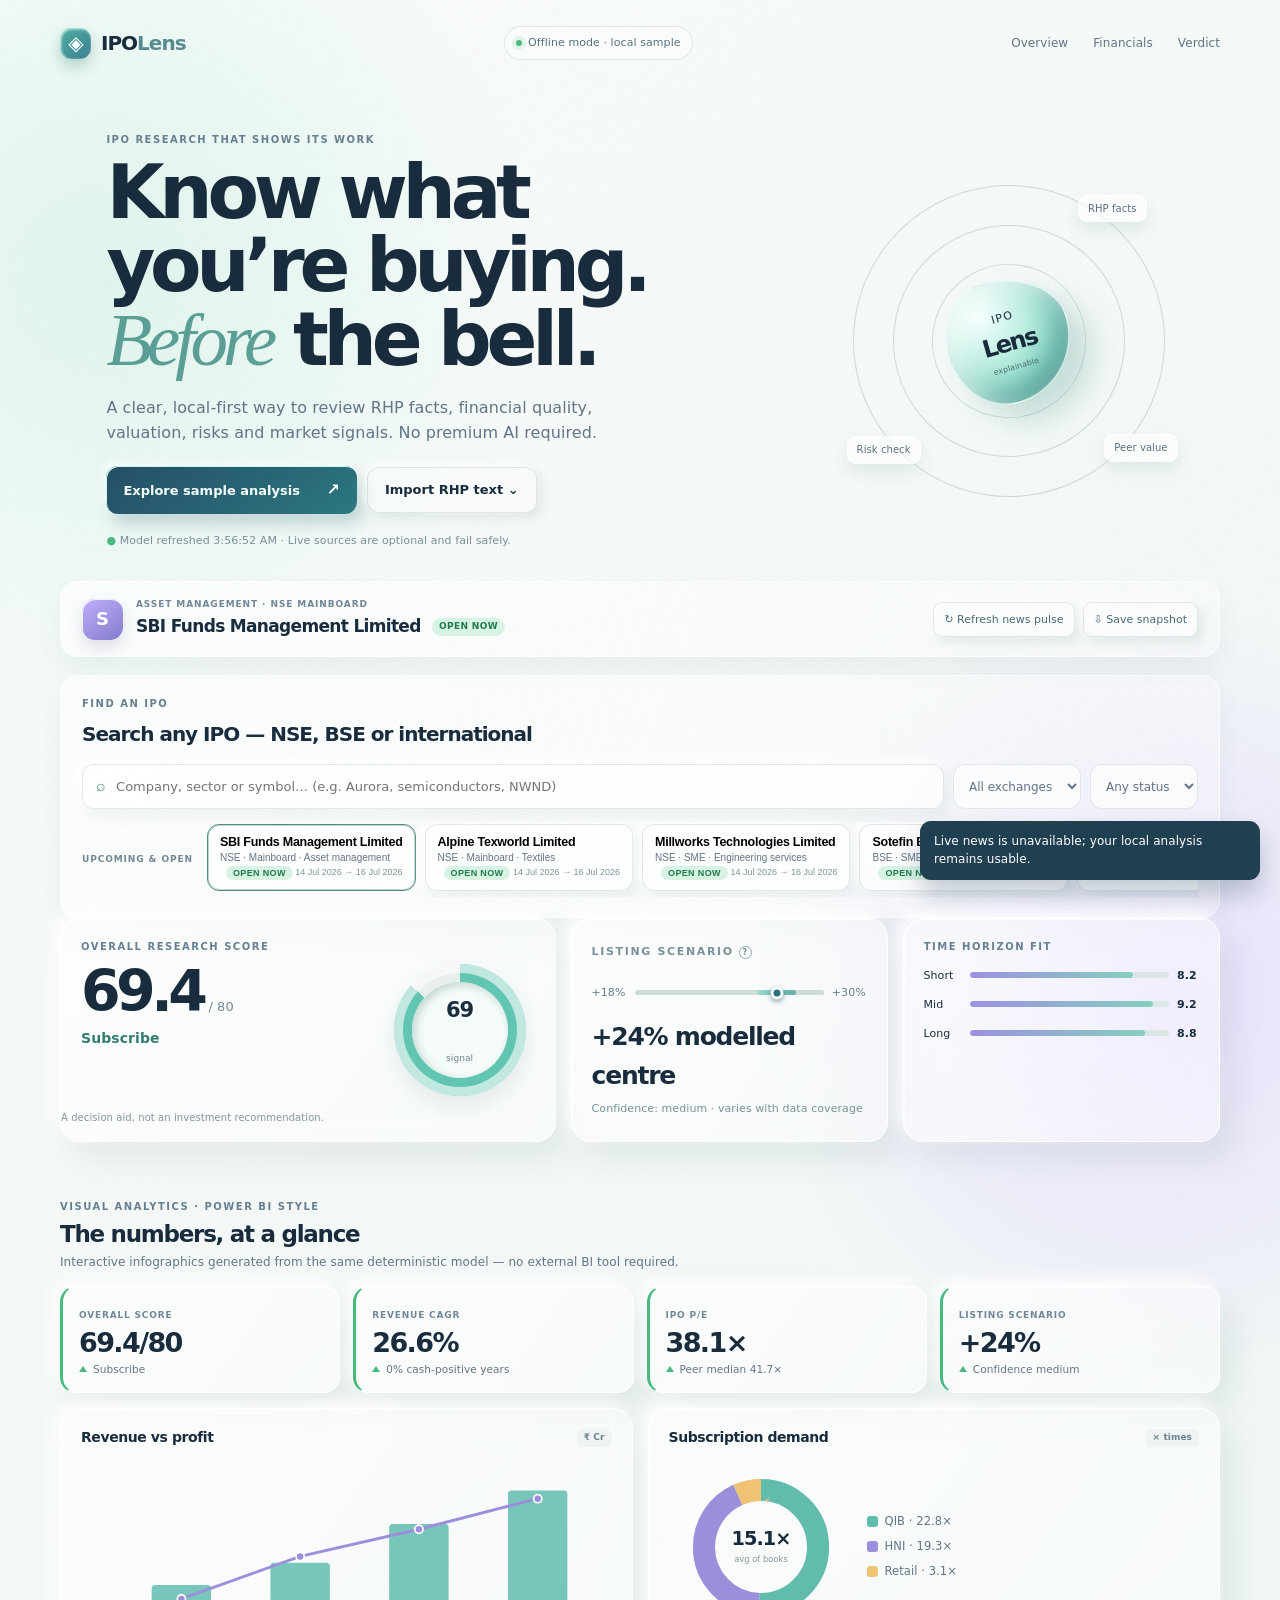
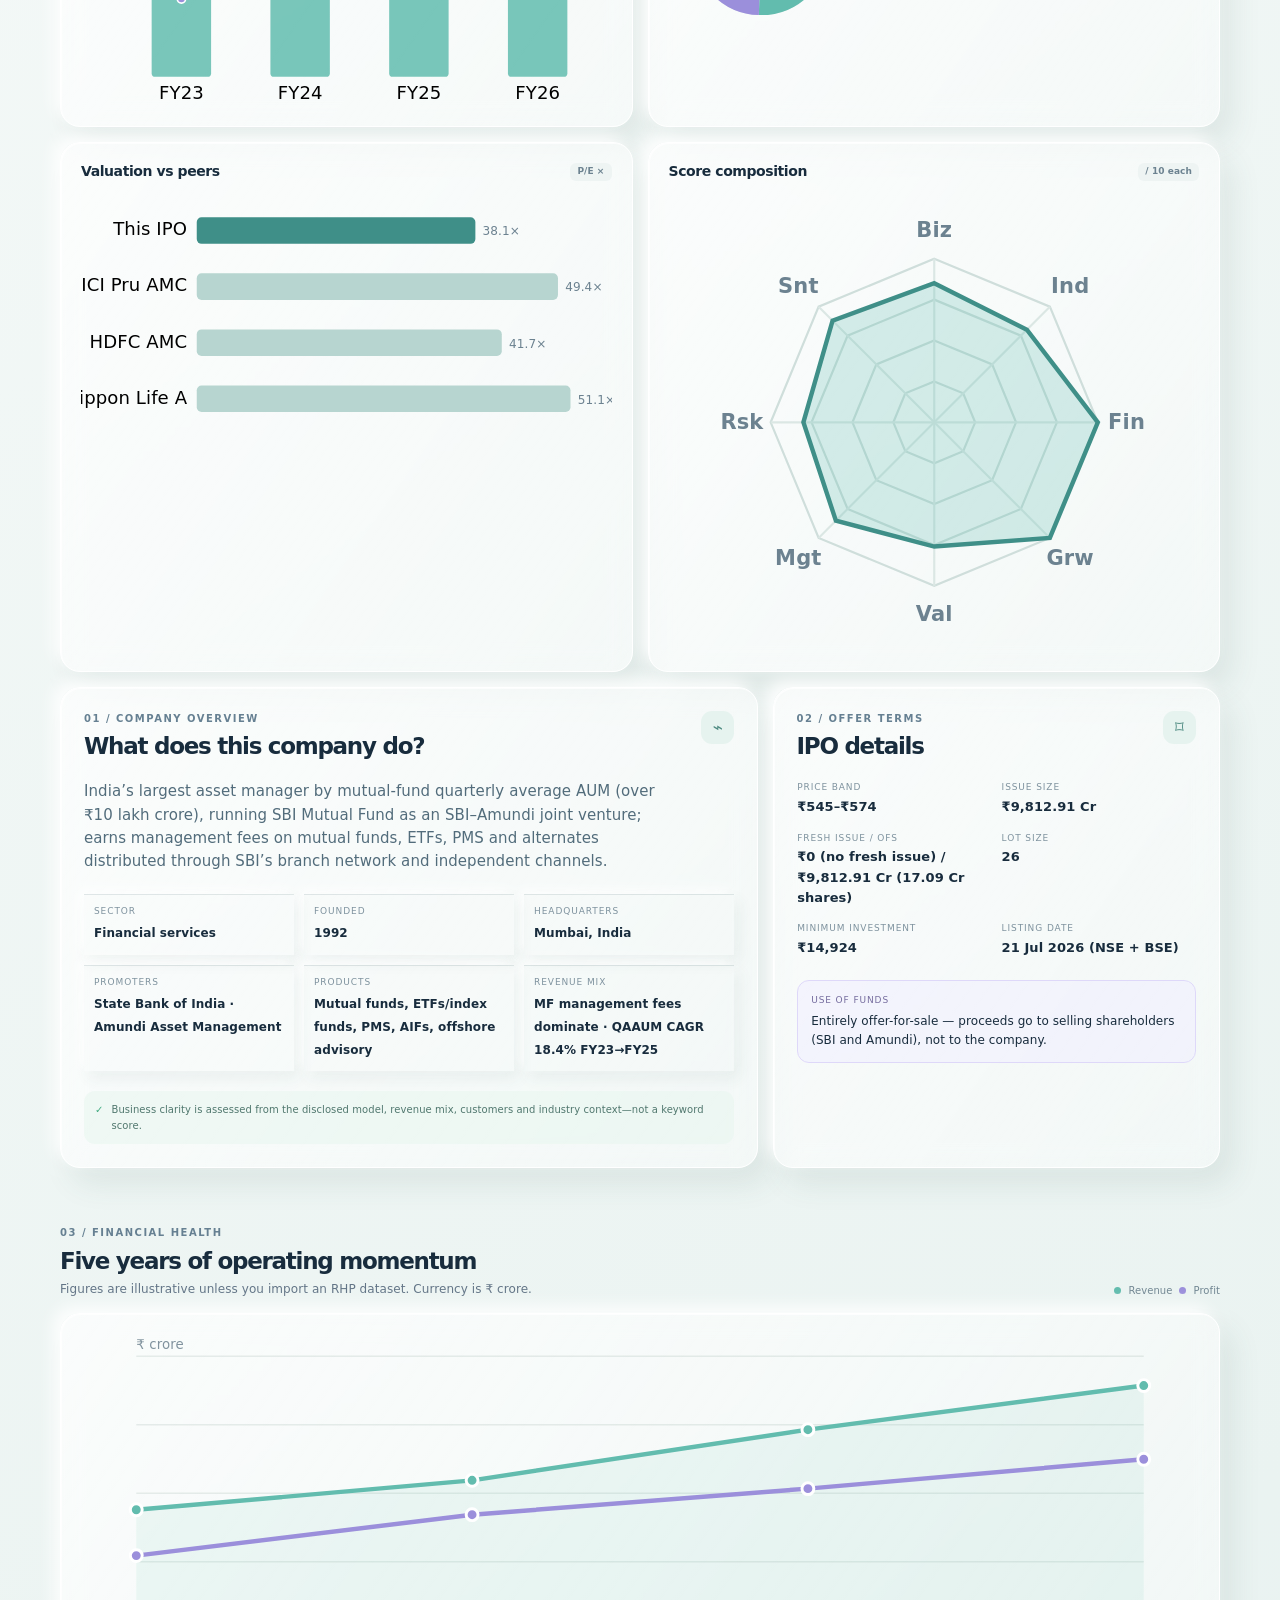
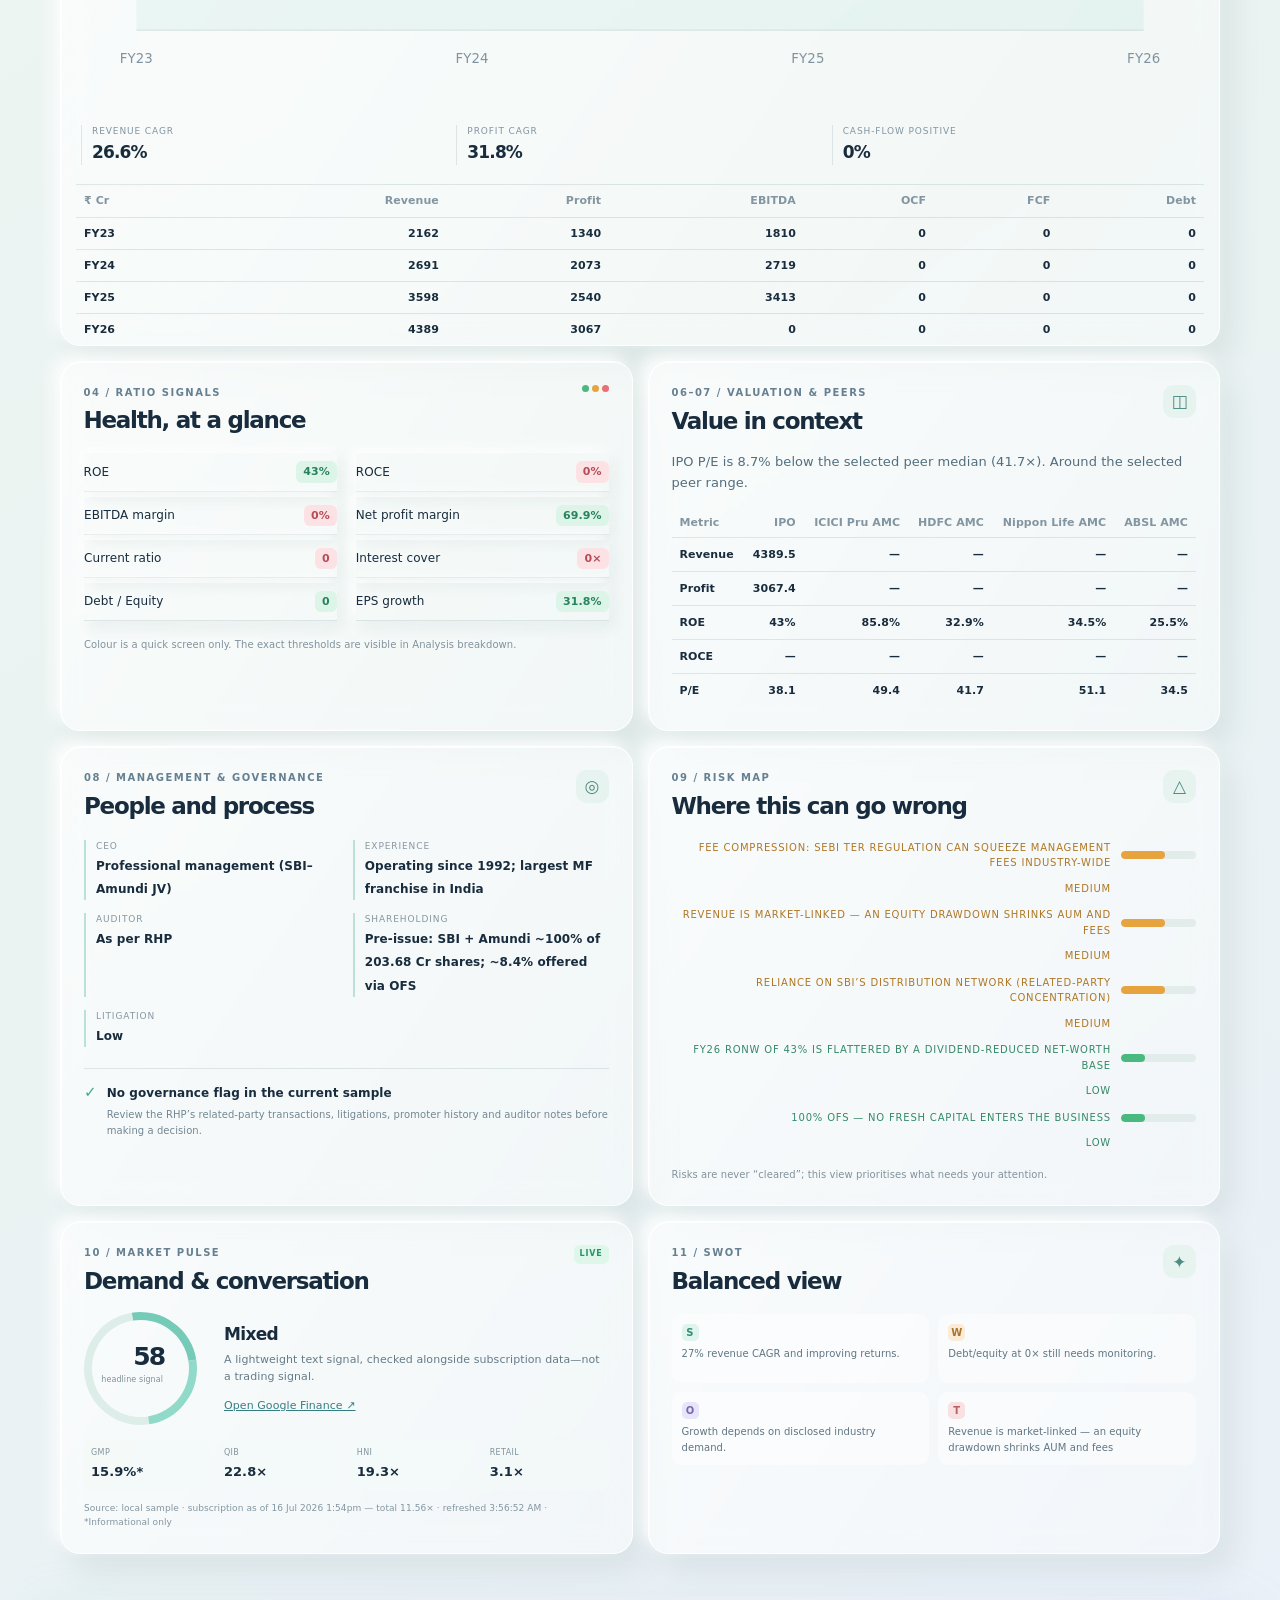
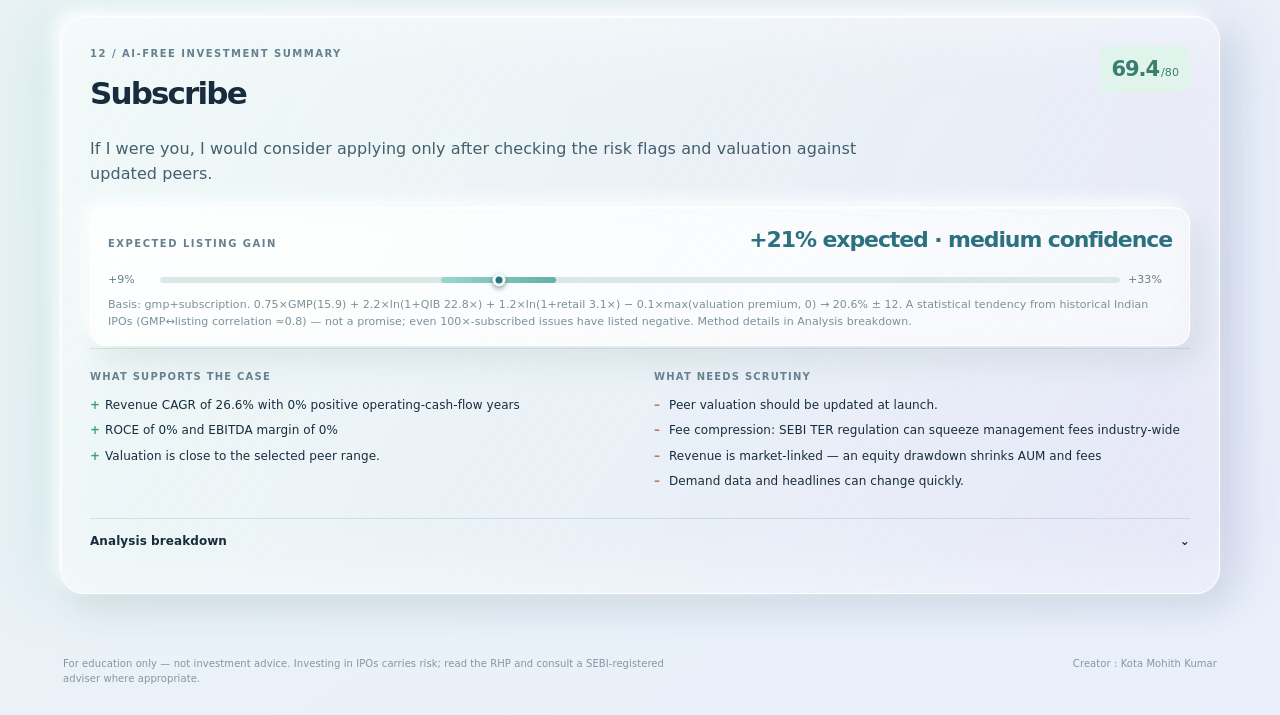
==== ipolens/index.html @ c3e395dd "All-in-one platform: IPO Lens + Mutual Fund Lens tabs, light reskin, SIP/lumpsum backtests - Embed I" ====
<!doctype html>
<html lang="en">
  <head>
    <meta charset="UTF-8" />
    <meta name="viewport" content="width=device-width, initial-scale=1.0" />
    <meta name="description" content="A local-first, explainable IPO research dashboard." />
    <title>IPO Lens — explainable IPO research</title>
    <link rel="stylesheet" href="src/styles.css" />
    <style>.financial-table-wrap{margin:0 -1px;overflow:auto;border-top:1px solid rgba(36,73,85,.12)}.financial-table-wrap table{min-width:610px}.financial-table-wrap td,.financial-table-wrap th{padding:7px 8px}.structured-input{margin-top:14px;border-top:1px solid rgba(36,73,85,.12);padding-top:12px}.structured-input summary{cursor:pointer;font-size:12px;font-weight:700}.structured-input p{color:#667d89;font-size:11px}.structured-input label{display:block;margin-top:10px;color:#6c818d;font-size:10px;font-weight:700;letter-spacing:.06em;text-transform:uppercase}.structured-input input[type=file]{display:block;width:100%;margin:5px 0 8px;padding:8px;border:1px dashed rgba(36,73,85,.24);border-radius:9px;background:rgba(255,255,255,.48);color:#516a76;font:11px/1.4 inherit}.structured-input textarea{min-height:120px;margin:7px 0 10px}.file-mode-notice{width:min(1160px,calc(100% - 40px));margin:12px auto -2px;padding:9px 12px;border:1px solid #e9c87c;border-radius:10px;background:#fff7dc;color:#78581c;font-size:12px}.file-mode-notice code{font-weight:700}</style>
  </head>
  <body>
    <div class="noise" aria-hidden="true"></div>
    <p class="file-mode-notice" id="fileModeNotice" hidden>To use the live dashboard, double-click <code>start-ipo-lens.cmd</code> in this folder. Opening <code>index.html</code> directly is preview-only.</p>
    <header class="topbar shell">
      <a class="brand" href="#top" aria-label="IPO Lens home"><span class="brand-orb">◈</span><span>IPO<span>Lens</span></span></a>
      <div class="status-pill"><i></i><span id="liveStatus">Local model ready</span></div>
      <nav aria-label="Main navigation"><a href="#overview">Overview</a><a href="#financials">Financials</a><a href="#verdict">Verdict</a></nav>
    </header>

    <main id="top" class="shell">
      <section class="hero">
        <div class="hero-copy">
          <p class="eyebrow">IPO research that shows its work</p>
          <h1>Know what you’re buying.<br /><em>Before</em> the bell.</h1>
          <p class="lede">A clear, local-first way to review RHP facts, financial quality, valuation, risks and market signals. No premium AI required.</p>
          <div class="hero-actions">
            <button class="button primary" id="useSample"><span>Explore sample analysis</span> <b>↗</b></button>
            <button class="button ghost" id="openImport">Import RHP text <span>⌄</span></button>
          </div>
          <p class="freshness"><span>●</span> Model refreshed <time id="freshness">just now</time> · Live sources are optional and fail safely.</p>
        </div>
        <div class="hero-orbit" aria-label="Illustration of investment analysis layers">
          <div class="orbit-ring ring-a"></div><div class="orbit-ring ring-b"></div><div class="orbit-ring ring-c"></div>
          <div class="orbital-tag tag-a">RHP facts</div><div class="orbital-tag tag-b">Peer value</div><div class="orbital-tag tag-c">Risk check</div>
          <div class="core-orb"><span>IPO</span><strong>Lens</strong><small>explainable</small></div>
        </div>
      </section>

      <section class="command-surface" aria-label="IPO analysis controls">
        <div class="company-identity"><span class="company-mark" id="companyInitial">A</span><div><p id="companySector">SOLAR EQUIPMENT · MAINBOARD</p><h2 id="companyName">Aurora Renewables Limited</h2></div></div>
        <div class="command-actions"><button class="mini-button" id="refreshNews">↻ Refresh news pulse</button><button class="mini-button" id="exportSnapshot">⇩ Save snapshot</button></div>
      </section>

      <section class="ipo-search" id="search" aria-label="Find an IPO to analyse">
        <div class="search-head"><p class="eyebrow">Find an IPO</p><h2>Search any IPO — NSE, BSE or international</h2></div>
        <div class="search-controls">
          <label class="search-field"><span class="search-ic" aria-hidden="true">⌕</span>
            <input id="ipoSearch" type="search" list="ipoOptions" autocomplete="off" placeholder="Company, sector or symbol… (e.g. Aurora, semiconductors, NWND)" aria-label="Search IPOs" />
            <datalist id="ipoOptions"></datalist>
          </label>
          <select id="exchangeFilter" aria-label="Filter by exchange">
            <option value="">All exchanges</option>
            <option value="NSE">NSE</option>
            <option value="BSE">BSE</option>
            <option value="INTL">International</option>
          </select>
          <select id="statusFilter" aria-label="Filter by status">
            <option value="">Any status</option>
            <option value="upcoming">Upcoming</option>
            <option value="open">Open now</option>
            <option value="listed">Listed</option>
          </select>
        </div>
        <div class="upcoming-strip"><span class="up-label">Upcoming &amp; open</span><div id="upcomingList" class="upcoming-list"></div></div>
        <div class="search-results" id="searchResults" role="listbox" aria-label="Search results"></div>
      </section>

      <section class="score-board" id="overview">
        <article class="score-lead glass-card">
          <div><p class="eyebrow">Overall research score</p><div class="score-number"><strong id="overallScore">--</strong><span>/ 80</span></div><p class="score-caption" id="recommendation">Calculating…</p></div>
          <div class="score-meter" id="scoreMeter" role="img" aria-label="Overall score out of 80"><div><b id="scoreMeterNumber">--</b><span>signal</span></div></div>
          <p class="model-note">A decision aid, not an investment recommendation.</p>
        </article>
        <article class="outlook-card glass-card"><p class="eyebrow">Listing scenario <span class="info-tip" data-tip="A scenario from the supplied valuation, demand and quality inputs. It is not a target or forecast.">?</span></p><div class="range-line"><span id="listingLow">--</span><div class="range-track"><i id="rangeStart"></i><b id="rangeMarker"></b></div><span id="listingHigh">--</span></div><strong id="listingBase">--</strong><p id="listingConfidence">Confidence: low</p></article>
        <article class="time-card glass-card"><p class="eyebrow">Time horizon fit</p><div class="horizon-row"><span>Short</span><div><i id="shortBar"></i></div><b id="shortScore">--</b></div><div class="horizon-row"><span>Mid</span><div><i id="midBar"></i></div><b id="midScore">--</b></div><div class="horizon-row"><span>Long</span><div><i id="longBar"></i></div><b id="longScore">--</b></div></article>
      </section>

      <section class="bi-board" id="analytics" aria-label="Visual analytics">
        <div class="section-heading wide"><div><p class="eyebrow">Visual analytics · Power BI style</p><h2>The numbers, at a glance</h2><p>Interactive infographics generated from the same deterministic model — no external BI tool required.</p></div></div>
        <div class="kpi-row" id="kpiRow"></div>
        <div class="bi-grid">
          <article class="glass-card bi-card"><header><h3>Revenue vs profit</h3><span id="biTrendTag" class="bi-tag">₹ Cr</span></header><svg id="biTrend" viewBox="0 0 440 210" role="img" aria-label="Revenue versus profit trend"></svg></article>
          <article class="glass-card bi-card"><header><h3>Subscription demand</h3><span class="bi-tag">× times</span></header><div class="donut-wrap"><svg id="biDonut" viewBox="0 0 200 200" role="img" aria-label="Subscription by investor category"></svg><div id="biDonutLegend" class="donut-legend"></div></div></article>
          <article class="glass-card bi-card"><header><h3>Valuation vs peers</h3><span class="bi-tag">P/E ×</span></header><svg id="biPeers" viewBox="0 0 440 210" role="img" aria-label="P/E compared with peers"></svg></article>
          <article class="glass-card bi-card"><header><h3>Score composition</h3><span class="bi-tag">/ 10 each</span></header><svg id="biRadar" viewBox="0 0 240 210" role="img" aria-label="Score by category"></svg></article>
        </div>
      </section>

      <section class="section-grid overview-grid">
        <article class="glass-card overview-card"><div class="section-heading"><div><p class="eyebrow">01 / Company overview</p><h2>What does this company do?</h2></div><span class="rounded-icon">⌁</span></div><p class="overview-text" id="businessModel">Loading business model…</p><div class="fact-grid" id="companyFacts"></div><div class="checkline"><span>✓</span><p>Business clarity is assessed from the disclosed model, revenue mix, customers and industry context—not a keyword score.</p></div></article>
        <article class="glass-card ipo-card"><div class="section-heading"><div><p class="eyebrow">02 / Offer terms</p><h2>IPO details</h2></div><span class="rounded-icon">⌑</span></div><dl id="ipoFacts" class="offer-facts"></dl><div class="funds-box"><span>Use of funds</span><p id="useOfFunds">—</p></div></article>
      </section>

      <section class="section-block" id="financials">
        <div class="section-heading wide"><div><p class="eyebrow">03 / Financial health</p><h2>Five years of operating momentum</h2><p>Figures are illustrative unless you import an RHP dataset. Currency is ₹ crore.</p></div><div class="legend"><span class="dot revenue"></span>Revenue <span class="dot profit"></span>Profit</div></div>
        <article class="chart-card glass-card"><svg id="financialChart" viewBox="0 0 760 260" role="img" aria-label="Revenue and profit trend chart"></svg><div class="chart-metrics" id="financialMetrics"></div><div class="financial-table-wrap"><table><thead><tr><th id="finUnit">₹ Cr</th><th>Revenue</th><th>Profit</th><th>EBITDA</th><th>OCF</th><th>FCF</th><th>Debt</th></tr></thead><tbody id="financialTable"></tbody></table></div></article>
      </section>

      <section class="section-grid ratio-grid">
        <article class="glass-card ratio-card"><div class="section-heading"><div><p class="eyebrow">04 / Ratio signals</p><h2>Health, at a glance</h2></div><span class="traffic-key"><i class="good"></i><i class="watch"></i><i class="risk"></i></span></div><div class="ratios" id="ratioList"></div><p class="tiny-note">Colour is a quick screen only. The exact thresholds are visible in Analysis breakdown.</p></article>
        <article class="glass-card peer-card"><div class="section-heading"><div><p class="eyebrow">06–07 / Valuation & peers</p><h2>Value in context</h2></div><span class="rounded-icon">◫</span></div><p class="valuation-lede" id="valuationLine">—</p><div class="peer-table-wrap"><table><thead><tr id="peerHead"><th>Metric</th><th>IPO</th><th>Peer α</th><th>Peer β</th><th>Peer γ</th></tr></thead><tbody id="peerTable"></tbody></table></div></article>
      </section>

      <section class="section-grid risk-grid">
        <article class="glass-card governance-card"><div class="section-heading"><div><p class="eyebrow">08 / Management & governance</p><h2>People and process</h2></div><span class="rounded-icon">◎</span></div><div id="governanceFacts" class="governance-list"></div><div class="governance-status"><span>✓</span><div><b id="governanceHeadline">Governance checks pending</b><p>Review the RHP’s related-party transactions, litigations, promoter history and auditor notes before making a decision.</p></div></div></article>
        <article class="glass-card risk-card"><div class="section-heading"><div><p class="eyebrow">09 / Risk map</p><h2>Where this can go wrong</h2></div><span class="rounded-icon">△</span></div><div id="riskList" class="risk-list"></div><p class="tiny-note">Risks are never “cleared”; this view prioritises what needs your attention.</p></article>
      </section>

      <section class="section-grid market-grid">
        <article class="glass-card sentiment-card"><div class="section-heading"><div><p class="eyebrow">10 / Market pulse</p><h2>Demand & conversation</h2></div><span class="live-dot">LIVE</span></div><div class="sentiment-main"><div class="sentiment-gauge"><div id="sentimentNumber">--</div><span>headline signal</span></div><div><strong id="sentimentLabel">Loading</strong><p id="sentimentDetail">—</p><a href="https://www.google.com/finance/" target="_blank" rel="noreferrer">Open Google Finance ↗</a></div></div><div class="subscription-grid" id="subscriptionGrid"></div><p class="source-line" id="newsSource">Source: local sample · For education only</p></article>
        <article class="glass-card swot-card"><div class="section-heading"><div><p class="eyebrow">11 / SWOT</p><h2>Balanced view</h2></div><span class="rounded-icon">✦</span></div><div class="swot-grid"><div><span>S</span><p id="swotStrength">—</p></div><div><span>W</span><p id="swotWeakness">—</p></div><div><span>O</span><p id="swotOpportunity">—</p></div><div><span>T</span><p id="swotThreat">—</p></div></div></article>
      </section>

      <section class="verdict-section" id="verdict">
        <div class="verdict-backdrop"></div><article class="verdict-card glass-card"><div class="verdict-top"><div><p class="eyebrow">12 / AI-free investment summary</p><h2 id="verdictTitle">—</h2></div><span class="verdict-score"><b id="verdictScore">--</b>/80</span></div><p class="plain-verdict" id="plainVerdict">—</p><div class="listing-gain glass-card" id="listingGainBox" hidden><div class="lg-head"><span class="eyebrow">Expected listing gain</span><b id="lgNumber">—</b></div><div class="lg-range"><span id="lgLow">—</span><div class="lg-track"><i id="lgFill"></i><b id="lgMarker"></b></div><span id="lgHigh">—</span></div><p class="lg-note" id="lgNote">—</p></div><div class="pros-cons"><div><span>What supports the case</span><ul id="prosList"></ul></div><div><span>What needs scrutiny</span><ul id="consList"></ul></div></div><details class="breakdown"><summary>Analysis breakdown <span>⌄</span></summary><div id="analysisBreakdown"></div></details><div class="ai-panel" id="aiPanel" hidden><div class="ai-head"><span class="rounded-icon">✳</span><div><p class="eyebrow">AI analyst read</p><p class="ai-sub">Reasons over the computed numbers above — it won't invent figures. Educational only, not advice.</p></div></div><div class="ai-actions"><button class="button primary" id="aiGo" type="button">Ask the AI analyst</button><button class="button ghost" id="aiBear" type="button">Bear case</button></div><div class="ai-out" id="aiOut" hidden></div></div></article>
      </section>
    </main>

    <footer class="shell"><p>For education only — not investment advice. Investing in IPOs carries risk; read the RHP and consult a SEBI-registered adviser where appropriate.</p><p>Creator : Kota Mohith Kumar</p></footer>

    <dialog id="importDialog"><form method="dialog" class="import-panel"><button class="dialog-close" value="cancel" aria-label="Close import dialog">×</button><p class="eyebrow">RHP evidence intake</p><h2>Paste text from an RHP</h2><p>For a no-premium, local workflow, copy relevant RHP text here. IPO Lens extracts visible offer labels and risk statements; confirm everything against the original document.</p><textarea id="rhpText" placeholder="Paste RHP text, offer terms, financial tables, or risk factor excerpts…"></textarea><div class="import-actions"><button class="button primary" id="extractRhp" type="button">Extract signals</button><button class="button ghost" value="cancel">Cancel</button></div><div id="extractionResult" class="extraction-result" aria-live="polite"></div><details class="structured-input"><summary>Load a verified IPO data file</summary><p>Use this when you have checked an RHP or filings. Paste an editable JSON object using the documented input shape, or choose a local .json file. It stays in this browser until you export it.</p><label for="ipoFile">IPO JSON file</label><input id="ipoFile" type="file" accept="application/json,.json" /><label for="ipoJson">Or paste IPO JSON</label><textarea id="ipoJson" placeholder='{"company":{"name":"…"},"ipo":{…},"financials":[…],"peers":[…]}'></textarea><button class="button primary" id="loadIpoData" type="button">Load verified data</button></details></form></dialog>
    <div class="toast" id="toast" role="status" aria-live="polite"></div>
    <script>if (location.protocol === 'file:') { document.getElementById('fileModeNotice').hidden = false; document.getElementById('liveStatus').textContent = 'Preview mode — start the local service for live analysis'; }</script>
    <script type="module" src="src/app.js"></script>
  </body>
</html>
---- ipolens/src/styles.css ----
:root{--ink:#182c3d;--ink-soft:#627486;--paper:#eff6f4;--line:rgba(36,73,85,.12);--mint:#a9e5d1;--aqua:#6fcdbc;--lilac:#c8befb;--rose:#f4c2d0;--sun:#f9dc91;--glass:rgba(255,255,255,.54);--dark:#19394c;--danger:#ec6d74;--warning:#e7a33d;--good:#49b980}*{box-sizing:border-box}html{scroll-behavior:smooth}body{margin:0;background:radial-gradient(circle at 8% 5%,#dff5ec 0,transparent 27rem),radial-gradient(circle at 90% 18%,#e5dffc 0,transparent 25rem),linear-gradient(145deg,#f8fbfa,#eaf3f1 62%,#eaf0fb);color:var(--ink);font:15px/1.55 Inter,ui-sans-serif,system-ui,-apple-system,"Segoe UI",sans-serif;letter-spacing:.005em}.noise{pointer-events:none;position:fixed;inset:0;opacity:.16;background-image:url("data:image/svg+xml,%3Csvg viewBox='0 0 180 180' xmlns='http://www.w3.org/2000/svg'%3E%3Cfilter id='n'%3E%3CfeTurbulence type='fractalNoise' baseFrequency='.8' numOctaves='3' stitchTiles='stitch'/%3E%3C/filter%3E%3Crect width='100%25' height='100%25' filter='url(%23n)' opacity='.1'/%3E%3C/svg%3E");mix-blend-mode:multiply;z-index:-1}.shell{width:min(1160px,calc(100% - 40px));margin-inline:auto}.topbar{height:86px;display:flex;align-items:center;justify-content:space-between;gap:20px}.brand{display:flex;gap:10px;align-items:center;text-decoration:none;color:var(--ink);font-size:20px;font-weight:750;letter-spacing:-.05em}.brand>span:last-child span{color:#568b90}.brand-orb{display:grid;place-items:center;width:31px;height:31px;border-radius:11px;color:#fff;font-size:20px;background:linear-gradient(140deg,#4fae9e,#3d8094);box-shadow:inset 1px 1px 3px #dffff8,0 7px 14px #78a99b77}.topbar nav{display:flex;gap:25px}.topbar nav a{font-size:12px;text-decoration:none;color:var(--ink-soft)}.status-pill{padding:7px 11px;border:1px solid var(--line);border-radius:100px;background:#ffffff7a;font-size:11px;color:#587181}.status-pill i{display:inline-block;width:6px;height:6px;margin-right:6px;border-radius:50%;background:var(--good);box-shadow:0 0 0 4px #49b98024}.hero{min-height:405px;display:flex;align-items:center;justify-content:space-between;gap:50px;padding:46px 4% 32px}.hero-copy{max-width:650px}.eyebrow{margin:0 0 8px;color:#668092;font-size:10px;letter-spacing:.15em;font-weight:750;text-transform:uppercase}.hero h1{margin:0;max-width:700px;font-size:clamp(44px,6vw,75px);line-height:.98;letter-spacing:-.07em;font-weight:700}.hero h1 em{font-family:Georgia,serif;font-weight:400;color:#5a9e95}.lede{max-width:535px;margin:20px 0;color:var(--ink-soft);font-size:16px}.hero-actions,.import-actions{display:flex;gap:10px;align-items:center;flex-wrap:wrap}.button,.mini-button{border:0;cursor:pointer;font:inherit;transition:transform .2s,box-shadow .2s}.button:hover,.mini-button:hover{transform:translateY(-2px)}.button{padding:12px 17px;border-radius:12px;font-size:13px;font-weight:650}.button.primary{color:#f7ffff;background:linear-gradient(145deg,#254e64,#2b7880);box-shadow:inset 1px 1px 0 #c8fcf3,0 10px 17px #2a617334}.button.primary b{padding-left:22px;font-size:16px}.button.ghost{color:var(--ink);border:1px solid var(--line);background:#ffffff5e}.freshness{margin:18px 0 0;color:#7a8e98;font-size:11px}.freshness span{color:var(--good)}.hero-orbit{position:relative;width:330px;height:330px;flex:0 0 330px}.orbit-ring{position:absolute;border:1px solid #58847c42;border-radius:50%;transform:rotate(-28deg)}.ring-a{inset:9px}.ring-b{inset:49px;transform:rotate(29deg)}.ring-c{inset:88px}.core-orb{position:absolute;inset:103px;display:flex;flex-direction:column;justify-content:center;align-items:center;border:1px solid #ffffff9e;border-radius:40% 60% 56% 44% / 50% 44% 56% 50%;background:radial-gradient(circle at 31% 25%,#f5ffff,#9de4d1 58%,#58a9a0);box-shadow:inset 10px 10px 24px #ffffff9e,inset -12px -16px 26px #347b7c70,17px 22px 31px #6da89e55;transform:rotate(-16deg)}.core-orb span{font-size:11px;letter-spacing:.12em}.core-orb strong{font-size:24px;letter-spacing:-.08em}.core-orb small{font-size:8px;color:#4a7172}.orbital-tag{position:absolute;padding:5px 9px;border:1px solid #fff;background:#ffffffa0;border-radius:9px;box-shadow:0 8px 15px #4276681e;font-size:10px;color:#597080}.tag-a{top:19px;right:27px}.tag-b{bottom:44px;right:-4px}.tag-c{bottom:42px;left:3px}.command-surface{display:flex;justify-content:space-between;gap:20px;align-items:center;padding:16px 21px;margin-bottom:18px;border:1px solid #ffffff9e;border-radius:18px;background:linear-gradient(105deg,#ffffff99,#ffffff4a);box-shadow:0 15px 25px #46766a10}.company-identity{display:flex;gap:13px;align-items:center}.company-mark{width:41px;height:41px;display:grid;place-items:center;border-radius:13px;background:linear-gradient(145deg,#c1aefb,#837dcb);color:white;font-weight:700;font-size:18px;box-shadow:inset 1px 1px #f2efff,0 8px 15px #8e8bb03d}.company-identity p{margin:0;color:#718797;font-size:9px;letter-spacing:.1em;font-weight:700}.company-identity h2{margin:1px 0 0;font-size:17px;letter-spacing:-.04em}.command-actions{display:flex;gap:8px}.mini-button{padding:8px 10px;border:1px solid var(--line);border-radius:9px;color:#4e687a;background:#ffffff73;font-size:11px}.glass-card{border:1px solid #fff;box-shadow:12px 16px 30px #39605c13,inset 1px 1px #ffffffb5;background:linear-gradient(125deg,#ffffffb5,#ffffff5e);backdrop-filter:blur(12px)}.score-board{display:grid;grid-template-columns:1.25fr .8fr .8fr;gap:15px}.score-board>article{min-height:177px;border-radius:20px;padding:20px}.score-lead{position:relative;display:grid;grid-template-columns:1fr 150px}.score-number{display:flex;align-items:baseline;gap:5px}.score-number strong{font-size:57px;line-height:1;letter-spacing:-.08em}.score-number span{color:#758894;font-size:13px}.score-caption{margin:8px 0;color:#337c71;font-size:14px;font-weight:720}.model-note{position:absolute;bottom:15px;margin:0;color:#8494a0;font-size:10px}.score-meter{width:132px;height:132px;display:grid;place-items:center;place-self:center;border-radius:50%;background:conic-gradient(#61c5b2 0deg 220deg,#e8efed 220deg 360deg);box-shadow:inset 0 0 0 9px #fff9,0 10px 21px #69918b28}.score-meter>div{display:grid;place-items:center;width:96px;height:96px;border-radius:50%;background:#f4fbf8;box-shadow:inset 3px 3px 8px #c0d6d0}.score-meter b{font-size:21px;letter-spacing:-.05em}.score-meter span{font-size:9px;color:#6e8490}.outlook-card>strong{display:block;margin-top:17px;font-size:25px;letter-spacing:-.05em}.outlook-card>p{margin:4px 0;color:#7a909a;font-size:11px}.info-tip{display:inline-grid;place-items:center;width:13px;height:13px;border:1px solid #8da6ad;border-radius:50%;font-size:8px;cursor:help}.range-line{display:grid;grid-template-columns:35px 1fr 35px;align-items:center;gap:8px;margin-top:24px;font-size:11px;color:#65808c}.range-track{height:5px;position:relative;border-radius:10px;background:#ccdcd8}.range-track i{position:absolute;inset:0 35% 0 24%;border-radius:10px;background:linear-gradient(90deg,#97d8ca,#63afaa)}.range-track b{position:absolute;left:48%;top:50%;width:13px;height:13px;border:3px solid #f4fbf8;border-radius:50%;background:#2b7180;transform:translate(-50%,-50%);box-shadow:0 2px 5px #315e6b99}.horizon-row{display:grid;grid-template-columns:38px 1fr 22px;gap:8px;align-items:center;margin:12px 0;font-size:11px}.horizon-row>div{height:6px;overflow:hidden;border-radius:8px;background:#dbe7e4}.horizon-row i{display:block;height:100%;border-radius:8px;background:linear-gradient(90deg,#9c91e1,#85cfc0)}.horizon-row b{font-size:11px}.section-grid{display:grid;gap:15px;margin-top:15px}.overview-grid{grid-template-columns:1.25fr .8fr}.section-grid>.glass-card,.section-block>.glass-card{border-radius:20px;padding:23px}.section-heading{display:flex;justify-content:space-between;gap:15px;align-items:flex-start}.section-heading h2{margin:0;font-size:23px;line-height:1.1;letter-spacing:-.055em}.section-heading.wide{align-items:end;margin:57px 0 14px}.section-heading.wide>div>p:last-child{margin:6px 0 0;color:var(--ink-soft);font-size:12px}.rounded-icon{display:grid;place-items:center;width:33px;height:33px;border-radius:11px;background:#e6f3ef;color:#4f8b82;font-size:17px}.overview-text{max-width:580px;margin:21px 0;color:#526c7b}.fact-grid{display:grid;grid-template-columns:repeat(3,1fr);gap:10px;margin-top:18px}.fact-grid div{padding:10px;border-top:1px solid var(--line)}.fact-grid span,.offer-facts dt{display:block;margin-bottom:2px;color:#7e929e;font-size:9px;text-transform:uppercase;letter-spacing:.1em}.fact-grid b{font-size:12px;line-height:1.25}.checkline{display:flex;gap:8px;margin-top:20px;padding:11px;border-radius:11px;background:#e6f5ef87;color:#50776e;font-size:10px}.checkline span,.governance-status>span{color:#42aa80;font-weight:800}.checkline p{margin:0}.offer-facts{display:grid;grid-template-columns:1fr 1fr;gap:14px 10px;margin:22px 0}.offer-facts dd{margin:0;font-size:13px;font-weight:650}.funds-box{padding:13px;border:1px solid #ded8f9;border-radius:12px;background:#f0edff83}.funds-box span{display:block;color:#756c9e;font-size:9px;letter-spacing:.1em;text-transform:uppercase}.funds-box p{margin:4px 0 0;font-size:12px}.chart-card{padding:17px 16px 0!important}.chart-card svg{width:100%;height:auto;overflow:visible}.chart-card svg .grid{stroke:#75918928;stroke-width:1}.chart-card svg .axis{fill:#81939e;font-size:9px}.chart-card svg .revenue-line{fill:none;stroke:#62bcae;stroke-width:3}.chart-card svg .profit-line{fill:none;stroke:#9b8fdb;stroke-width:3}.chart-card svg .revenue-area{fill:#62bcae18}.chart-card svg circle{stroke:#fff;stroke-width:2}.legend{display:flex;gap:7px;align-items:center;color:#718692;font-size:10px}.dot{width:7px;height:7px;border-radius:50%}.dot.revenue{background:#62bcae}.dot.profit{background:#9b8fdb}.chart-metrics{display:grid;grid-template-columns:repeat(3,1fr);gap:8px;padding:2px 4px 19px}.chart-metrics>div{border-left:1px solid var(--line);padding-left:10px}.chart-metrics span{display:block;color:#8294a0;font-size:9px;text-transform:uppercase;letter-spacing:.1em}.chart-metrics b{font-size:17px;letter-spacing:-.05em}.ratio-grid,.risk-grid,.market-grid{grid-template-columns:1fr 1fr}.ratios{display:grid;grid-template-columns:1fr 1fr;gap:5px 19px;margin-top:20px}.ratio-row{display:flex;justify-content:space-between;align-items:center;padding:8px 0;border-bottom:1px solid var(--line);font-size:12px}.ratio-row span:last-child{padding:2px 7px;border-radius:6px;font-weight:700;font-size:11px}.ratio-row .good{background:#ddf4e8;color:#28825d}.ratio-row .watch{background:#fff0cd;color:#aa751d}.ratio-row .risk{background:#fce2e4;color:#b44d57}.traffic-key{display:flex;gap:3px}.traffic-key i{width:7px;height:7px;border-radius:50%}.traffic-key .good{background:var(--good)}.traffic-key .watch{background:var(--warning)}.traffic-key .risk{background:var(--danger)}.tiny-note{margin:16px 0 0;color:#81929d;font-size:10px}.valuation-lede{margin:19px 0 15px;color:#526e7e;font-size:13px}.peer-table-wrap{overflow:auto}table{width:100%;border-collapse:collapse;white-space:nowrap;font-size:11px}th{padding:6px 8px;text-align:right;color:#8295a0;font-weight:550}td{padding:8px;border-top:1px solid var(--line);text-align:right;font-weight:600}th:first-child,td:first-child{text-align:left}.governance-list{display:grid;grid-template-columns:1fr 1fr;gap:13px;margin:21px 0}.governance-list div{border-left:2px solid #b9e1d7;padding-left:10px}.governance-list span{display:block;color:#8596a0;font-size:9px;text-transform:uppercase;letter-spacing:.1em}.governance-list b{font-size:12px}.governance-status{display:flex;gap:10px;padding-top:12px;border-top:1px solid var(--line)}.governance-status b{font-size:12px}.governance-status p{margin:3px 0 0;color:#728692;font-size:10px}.risk-list{margin-top:21px}.risk-item{display:grid;grid-template-columns:1fr 75px;gap:10px;align-items:center;margin:11px 0;font-size:12px}.risk-item>div{height:8px;overflow:hidden;border-radius:20px;background:#e2ecea}.risk-item i{display:block;height:100%;border-radius:20px}.risk-item span{font-size:10px;text-transform:uppercase;letter-spacing:.08em;text-align:right}.risk-item.low i{width:32%;background:var(--good)}.risk-item.medium i{width:58%;background:var(--warning)}.risk-item.high i{width:88%;background:var(--danger)}.risk-item.low span{color:#348966}.risk-item.medium span{color:#af7725}.risk-item.high span{color:#c3545d}.live-dot{padding:3px 6px;border-radius:6px;background:#dff6ea;color:#27926a;font-size:8px;letter-spacing:.1em;font-weight:800}.sentiment-main{display:grid;grid-template-columns:125px 1fr;align-items:center;gap:15px;margin-top:18px}.sentiment-gauge{display:grid;place-items:center;width:113px;height:113px;border:8px solid #ddede8;border-top-color:#75cbb8;border-right-color:#91d9c8;border-radius:50%;transform:rotate(36deg)}.sentiment-gauge>*{transform:rotate(-36deg)}.sentiment-gauge div{font-size:25px;font-weight:750;letter-spacing:-.08em}.sentiment-gauge span{margin-top:-39px;color:#7f929a;font-size:8px}.sentiment-main strong{font-size:17px;letter-spacing:-.04em}.sentiment-main p{margin:3px 0 8px;color:#647b88;font-size:11px}.sentiment-main a{color:#347e81;font-size:11px}.subscription-grid{display:grid;grid-template-columns:repeat(4,1fr);gap:7px;margin-top:15px}.subscription-grid div{padding:7px;border-radius:8px;background:#f4faf8aa}.subscription-grid span{display:block;color:#82939d;font-size:8px;letter-spacing:.05em;text-transform:uppercase}.subscription-grid b{font-size:13px}.source-line{margin:12px 0 0;color:#8295a0;font-size:9px}.swot-grid{display:grid;grid-template-columns:1fr 1fr;gap:9px;margin-top:20px}.swot-grid>div{min-height:69px;padding:10px;border-radius:10px;background:#ffffff63}.swot-grid span{display:grid;place-items:center;width:17px;height:17px;border-radius:5px;background:#dff4ed;color:#388c74;font-size:10px;font-weight:800}.swot-grid>div:nth-child(2) span{background:#fbebd7;color:#a8752c}.swot-grid>div:nth-child(3) span{background:#e8e5fb;color:#7669ad}.swot-grid>div:nth-child(4) span{background:#f9e0e2;color:#bb6065}.swot-grid p{margin:5px 0 0;color:#5f7582;font-size:10px}.verdict-section{position:relative;margin:62px 0}.verdict-backdrop{position:absolute;inset:9px -20px;background:linear-gradient(110deg,#9addce,#b5aae9);filter:blur(32px);opacity:.34}.verdict-card{position:relative;padding:29px!important;border-radius:24px!important}.verdict-top{display:flex;justify-content:space-between;gap:20px;align-items:start}.verdict-top h2{margin:0;font-size:31px;letter-spacing:-.06em}.verdict-score{display:flex;align-items:baseline;gap:2px;padding:7px 11px;border-radius:10px;background:#e0f4ec;color:#397e70;font-size:11px}.verdict-score b{font-size:21px;letter-spacing:-.05em}.plain-verdict{max-width:800px;margin:20px 0;color:#445e6d;font-size:16px}.pros-cons{display:grid;grid-template-columns:1fr 1fr;gap:28px;border-top:1px solid var(--line);padding-top:15px}.pros-cons>div>span{font-size:10px;font-weight:760;color:#68838f;text-transform:uppercase;letter-spacing:.12em}.pros-cons ul{margin:8px 0 0;padding:0;list-style:none}.pros-cons li{margin:7px 0;padding-left:15px;position:relative;font-size:12px}.pros-cons>div:first-child li::before{content:'+';position:absolute;left:0;color:#3da27a;font-weight:800}.pros-cons>div:last-child li::before{content:'–';position:absolute;left:0;color:#c67557;font-weight:800}.breakdown{margin-top:20px;border-top:1px solid var(--line)}.breakdown summary{display:flex;justify-content:space-between;padding:13px 0;cursor:pointer;font-size:12px;font-weight:700}.breakdown summary::-webkit-details-marker{display:none}.breakdown[open] summary span{transform:rotate(180deg)}.breakdown>div{display:grid;grid-template-columns:repeat(2,1fr);gap:10px;padding:4px 0 12px}.method-box{padding:10px;border-radius:9px;background:#f7fbf9aa}.method-box b{display:block;margin-bottom:3px;font-size:11px}.method-box p{margin:0;color:#6b818d;font-size:10px}footer{display:flex;justify-content:space-between;gap:20px;padding:0 3px 28px;color:#8596a0;font-size:10px}footer p{max-width:630px;margin:0}dialog{width:min(720px,calc(100% - 30px));border:0;border-radius:21px;background:transparent;padding:0;box-shadow:0 25px 70px #18313c66}dialog::backdrop{background:#1836406e;backdrop-filter:blur(5px)}.import-panel{position:relative;padding:28px;border:1px solid #fff;border-radius:21px;background:linear-gradient(140deg,#f9fffd,#e8f2f0);color:var(--ink)}.import-panel h2{margin:0;font-size:28px;letter-spacing:-.06em}.import-panel>p:not(.eyebrow){max-width:570px;color:#667d89;font-size:12px}.dialog-close{position:absolute;right:18px;top:14px;width:29px;height:29px;border:0;border-radius:9px;background:#e3ece9;color:#58717c;font-size:19px;cursor:pointer}.import-panel textarea{display:block;width:100%;min-height:170px;margin:18px 0 12px;padding:12px;border:1px solid #c9dbd7;border-radius:12px;outline:none;resize:vertical;background:#ffffffa6;color:var(--ink);font:12px/1.5 inherit}.import-panel textarea:focus{border-color:#6bafa5;box-shadow:0 0 0 3px #77c5b52e}.extraction-result{display:none;margin-top:13px;padding:11px;border-radius:9px;background:#e5f5ef;color:#3e7569;font-size:11px}.extraction-result.show{display:block}.toast{position:fixed;right:20px;bottom:20px;max-width:340px;padding:11px 14px;border-radius:11px;background:#203f51;color:white;box-shadow:0 14px 25px #203f5140;font-size:12px;opacity:0;transform:translateY(10px);pointer-events:none;transition:.25s}.toast.show{opacity:1;transform:translateY(0)}[data-tip]{position:relative}[data-tip]:hover::after{content:attr(data-tip);position:absolute;z-index:3;left:0;top:18px;width:200px;padding:8px;border-radius:7px;background:#264757;color:white;font-size:9px;font-weight:400;letter-spacing:normal;line-height:1.4}@media(max-width:860px){.hero{padding-inline:0}.hero-orbit{width:270px;height:270px;flex-basis:270px}.core-orb{inset:82px}.score-board{grid-template-columns:1fr 1fr}.score-lead{grid-column:span 2}.overview-grid{grid-template-columns:1fr}.ratio-grid,.risk-grid,.market-grid{grid-template-columns:1fr}.section-heading.wide{margin-top:42px}.command-surface{align-items:flex-start;flex-direction:column}.topbar nav{display:none}}@media(max-width:580px){.shell{width:min(100% - 26px,1160px)}.topbar{height:67px}.status-pill{display:none}.hero{min-height:0;padding:42px 0 27px}.hero-orbit{display:none}.hero h1{font-size:48px}.score-board{grid-template-columns:1fr}.score-lead{grid-column:auto}.score-board>article{min-height:150px}.score-lead{grid-template-columns:1fr 118px}.score-meter{width:105px;height:105px}.score-meter>div{width:78px;height:78px}.score-number strong{font-size:48px}.fact-grid{grid-template-columns:1fr 1fr}.ratios{grid-template-columns:1fr}.section-heading.wide{align-items:flex-start;flex-direction:column}.chart-metrics{grid-template-columns:1fr 1fr}.governance-list{grid-template-columns:1fr}.subscription-grid{grid-template-columns:1fr 1fr}.sentiment-main{grid-template-columns:105px 1fr}.sentiment-gauge{width:94px;height:94px}.pros-cons{grid-template-columns:1fr;gap:14px}.breakdown>div{grid-template-columns:1fr}footer{flex-direction:column}.command-actions{width:100%;display:grid;grid-template-columns:1fr 1fr}.mini-button{font-size:10px}}

/* ===== Added features: IPO search directory + Power BI-style analytics ===== */
.status-chip{display:inline-block;margin-left:6px;padding:2px 7px;border-radius:100px;font-size:9px;font-weight:750;letter-spacing:.04em;text-transform:uppercase;vertical-align:middle}
.s-up{background:#fdf0d3;color:#8a6412}.s-open{background:#d8f3e4;color:#1f7a4d}.s-listed{background:#e7edf1;color:#546a78}
.ipo-search{margin-top:18px;padding:20px 21px;border:1px solid #ffffff9e;border-radius:18px;background:linear-gradient(105deg,#ffffff99,#ffffff4a);box-shadow:0 15px 25px #46766a10}
.search-head h2{margin:0;font-size:20px;letter-spacing:-.05em}
.search-controls{display:flex;gap:9px;margin:14px 0 13px;flex-wrap:wrap}
.search-field{flex:1 1 300px;display:flex;align-items:center;gap:8px;padding:9px 13px;border:1px solid var(--line);border-radius:12px;background:#ffffffad}
.search-field:focus-within{border-color:var(--aqua);box-shadow:0 0 0 3px #6fcdbc33}
.search-ic{color:#4f8b82;font-size:16px}
.search-field input{flex:1;border:0;outline:0;background:transparent;font:inherit;font-size:13px;color:var(--ink)}
.ipo-search select{padding:9px 11px;border:1px solid var(--line);border-radius:12px;background:#ffffffad;font:inherit;font-size:12px;color:var(--ink-soft)}
.upcoming-strip{display:flex;align-items:center;gap:12px}
.up-label{flex:0 0 auto;font-size:9px;font-weight:750;letter-spacing:.1em;text-transform:uppercase;color:#718797}
.upcoming-list{display:flex;gap:9px;overflow-x:auto;padding:2px 2px 6px}
.up-card{flex:0 0 auto;display:flex;flex-direction:column;gap:3px;min-width:196px;padding:10px 12px;text-align:left;border:1px solid var(--line);border-radius:12px;background:#ffffffad;cursor:pointer;transition:transform .18s,border-color .18s}
.up-card:hover{transform:translateY(-2px);border-color:var(--aqua)}
.up-card.active{border-color:#4f8b82;box-shadow:inset 0 0 0 1px #4f8b8259}
.up-name{font-size:12.5px;font-weight:700;letter-spacing:-.02em}.up-meta{font-size:10px;color:var(--ink-soft)}.up-dates{font-size:9px;color:#7f929d}
.search-results{display:none;gap:8px;margin-top:12px;padding-top:12px;border-top:1px solid var(--line)}
.search-results.open{display:grid;grid-template-columns:1fr 1fr}
.result-row{display:flex;align-items:center;gap:9px;padding:9px 11px;text-align:left;border:1px solid var(--line);border-radius:11px;background:#ffffffad;cursor:pointer}
.result-row:hover{border-color:var(--aqua)}
.r-name{font-size:12.5px;font-weight:700}.r-tag{padding:2px 6px;border-radius:6px;background:#e2f2ee;color:#3f7d78;font-size:9px;font-weight:750}
.r-sector{margin-left:auto;font-size:10px;color:var(--ink-soft)}
.no-hit{grid-column:1/-1;margin:2px 0;font-size:12px;color:var(--ink-soft)}
.bi-board{margin-top:14px}
.kpi-row{display:grid;grid-template-columns:repeat(4,1fr);gap:13px;margin-bottom:15px}
.kpi{padding:15px 16px;border:1px solid #fff;border-left:3px solid var(--aqua);border-radius:16px;background:linear-gradient(125deg,#ffffffb5,#ffffff5e);box-shadow:12px 16px 30px #39605c13}
.kpi-up{border-left-color:var(--good)}.kpi-flat{border-left-color:var(--warning)}.kpi-down{border-left-color:var(--danger)}
.kpi-label{font-size:9px;font-weight:750;letter-spacing:.09em;text-transform:uppercase;color:#718797}
.kpi-val{display:block;margin:4px 0 3px;font-size:27px;line-height:1.05;letter-spacing:-.06em}
.kpi-sub{display:flex;align-items:center;gap:6px;font-size:10.5px;color:var(--ink-soft)}
.tri{width:0;height:0;border-left:4px solid transparent;border-right:4px solid transparent}
.tri-up{border-bottom:6px solid var(--good)}.tri-down{border-top:6px solid var(--danger)}.tri-flat{border-top:6px solid var(--warning)}
.bi-grid{display:grid;grid-template-columns:1fr 1fr;gap:15px}
.bi-card{border-radius:20px;padding:18px 20px}
.bi-card header{display:flex;align-items:center;justify-content:space-between;margin-bottom:6px}
.bi-card h3{margin:0;font-size:14px;letter-spacing:-.03em}
.bi-tag{padding:2px 7px;border-radius:6px;background:#eef4f3;color:#6c8290;font-size:9px;font-weight:700}
.bi-card svg{display:block;width:100%;height:auto}
.donut-wrap{display:flex;align-items:center;gap:14px}
.donut-wrap svg{max-width:184px}
.donut-legend{display:flex;flex-direction:column;gap:7px}
.donut-key{display:flex;align-items:center;gap:7px;font-size:11.5px;color:var(--ink-soft)}
.donut-key i{width:11px;height:11px;border-radius:3px}
.donut-note{font-size:11px;color:#8494a0}
.donut-key .seg-a{background:#62bcae}.donut-key .seg-b{background:#9b8fdb}.donut-key .seg-c{background:#f0c274}
.bi-bar{fill:#62bcae;opacity:.85}.bi-line{fill:none;stroke:#9b8fdb;stroke-width:2.4}.bi-dot{fill:#9b8fdb;stroke:#fff;stroke-width:1.4}
.bi-bar-mine{fill:#3f8f88}.bi-bar-peer{fill:#b7d5d0}.bi-val{fill:#6c8290;font-size:10px}
.donut-track{stroke:#e3ecea}.donut-seg.seg-a{stroke:#62bcae}.donut-seg.seg-b{stroke:#9b8fdb}.donut-seg.seg-c{stroke:#f0c274}
.donut-center{fill:var(--ink);font-size:21px;font-weight:750;letter-spacing:-.05em}.donut-sub{fill:#8494a0;font-size:9px}
.radar-grid{fill:none;stroke:#cfdedb}.radar-spoke{stroke:#dbe7e4}
.radar-area{fill:#62bcae40;stroke:#3f8f88;stroke-width:2}
.radar-label{fill:#6c8290;font-size:9.5px;font-weight:700}
@media(max-width:900px){.kpi-row{grid-template-columns:1fr 1fr}.bi-grid,.search-results.open{grid-template-columns:1fr}}
@media(max-width:560px){.kpi-row{grid-template-columns:1fr}.donut-wrap{flex-direction:column}.upcoming-strip{flex-direction:column;align-items:flex-start;gap:6px}}

/* Expected listing gain (verdict) */
.listing-gain{margin:14px 0 2px;padding:15px 17px;border-radius:16px}
.lg-head{display:flex;align-items:baseline;justify-content:space-between;gap:12px;flex-wrap:wrap}
.lg-head b{font-size:22px;letter-spacing:-.05em;color:#2b7180}
.lg-range{display:grid;grid-template-columns:44px 1fr 44px;align-items:center;gap:8px;margin:12px 0 8px;font-size:11px;color:#65808c}
.lg-track{position:relative;height:6px;border-radius:10px;background:#dbe7e4}
.lg-track i{position:absolute;top:0;bottom:0;border-radius:10px;background:linear-gradient(90deg,#97d8ca,#63afaa)}
.lg-track b{position:absolute;top:50%;width:13px;height:13px;border:3px solid #f4fbf8;border-radius:50%;background:#2b7180;transform:translate(-50%,-50%);box-shadow:0 2px 5px #315e6b99}
.lg-note{margin:4px 0 0;font-size:11px;color:#7a909a}

/* ===== AI analyst panel (verdict card) ===== */
.ai-panel{margin-top:16px;padding:16px 17px;border:1px solid #fff;border-radius:16px;background:linear-gradient(125deg,#ffffffd9,#ffffff87)}
.ai-head{display:flex;gap:11px;align-items:flex-start}
.ai-sub{margin:2px 0 0;color:#7a909a;font-size:11px}
.ai-actions{display:flex;gap:9px;margin:13px 0 0;flex-wrap:wrap}
.ai-out{margin-top:13px;padding:13px 15px;border:1px solid var(--line);border-radius:12px;background:#ffffffa8;color:#3d5866;font-size:13px;line-height:1.6;white-space:pre-wrap}

/* ===== 3D haptic layer — light theme, tactile depth, zero layout change ===== */
.glass-card,.kpi,.ai-panel{box-shadow:-7px -7px 16px #ffffffd9,12px 16px 30px #39605c1a,inset 1px 1px #ffffffb5}
.up-card,.result-row,.search-field,.sub-cell,.fact-grid>div,.metric,.ratio-row{box-shadow:-4px -4px 10px #ffffffcc,5px 7px 14px #39605c14}
.button,.mini-button{box-shadow:-3px -3px 8px #ffffffcc,4px 5px 11px #39605c1f}
.button.primary{box-shadow:inset 1px 1px 0 #c8fcf3,-3px -3px 9px #ffffffb3,6px 9px 16px #2a617340}
.button:active,.mini-button:active{transform:translateY(1px) scale(.985);box-shadow:inset 3px 3px 8px #b9cfc9,inset -2px -2px 6px #ffffff}
.button.primary:active{box-shadow:inset 4px 4px 10px #1d485c,inset -2px -2px 6px #3b8a8f}
.up-card:active,.result-row:active{transform:scale(.985);box-shadow:inset 3px 3px 9px #c9dbd6,inset -3px -3px 9px #ffffff}
.tab:active{transform:scale(.97)}
.button,.mini-button,.up-card,.result-row{transition:transform .12s ease,box-shadow .12s ease,border-color .18s ease}
.button:focus-visible,.mini-button:focus-visible,.up-card:focus-visible,.result-row:focus-visible,.ipo-search select:focus-visible{outline:2px solid #4f8b82;outline-offset:2px}
@media (prefers-reduced-motion: reduce){.button,.mini-button,.up-card,.result-row{transition:none}}
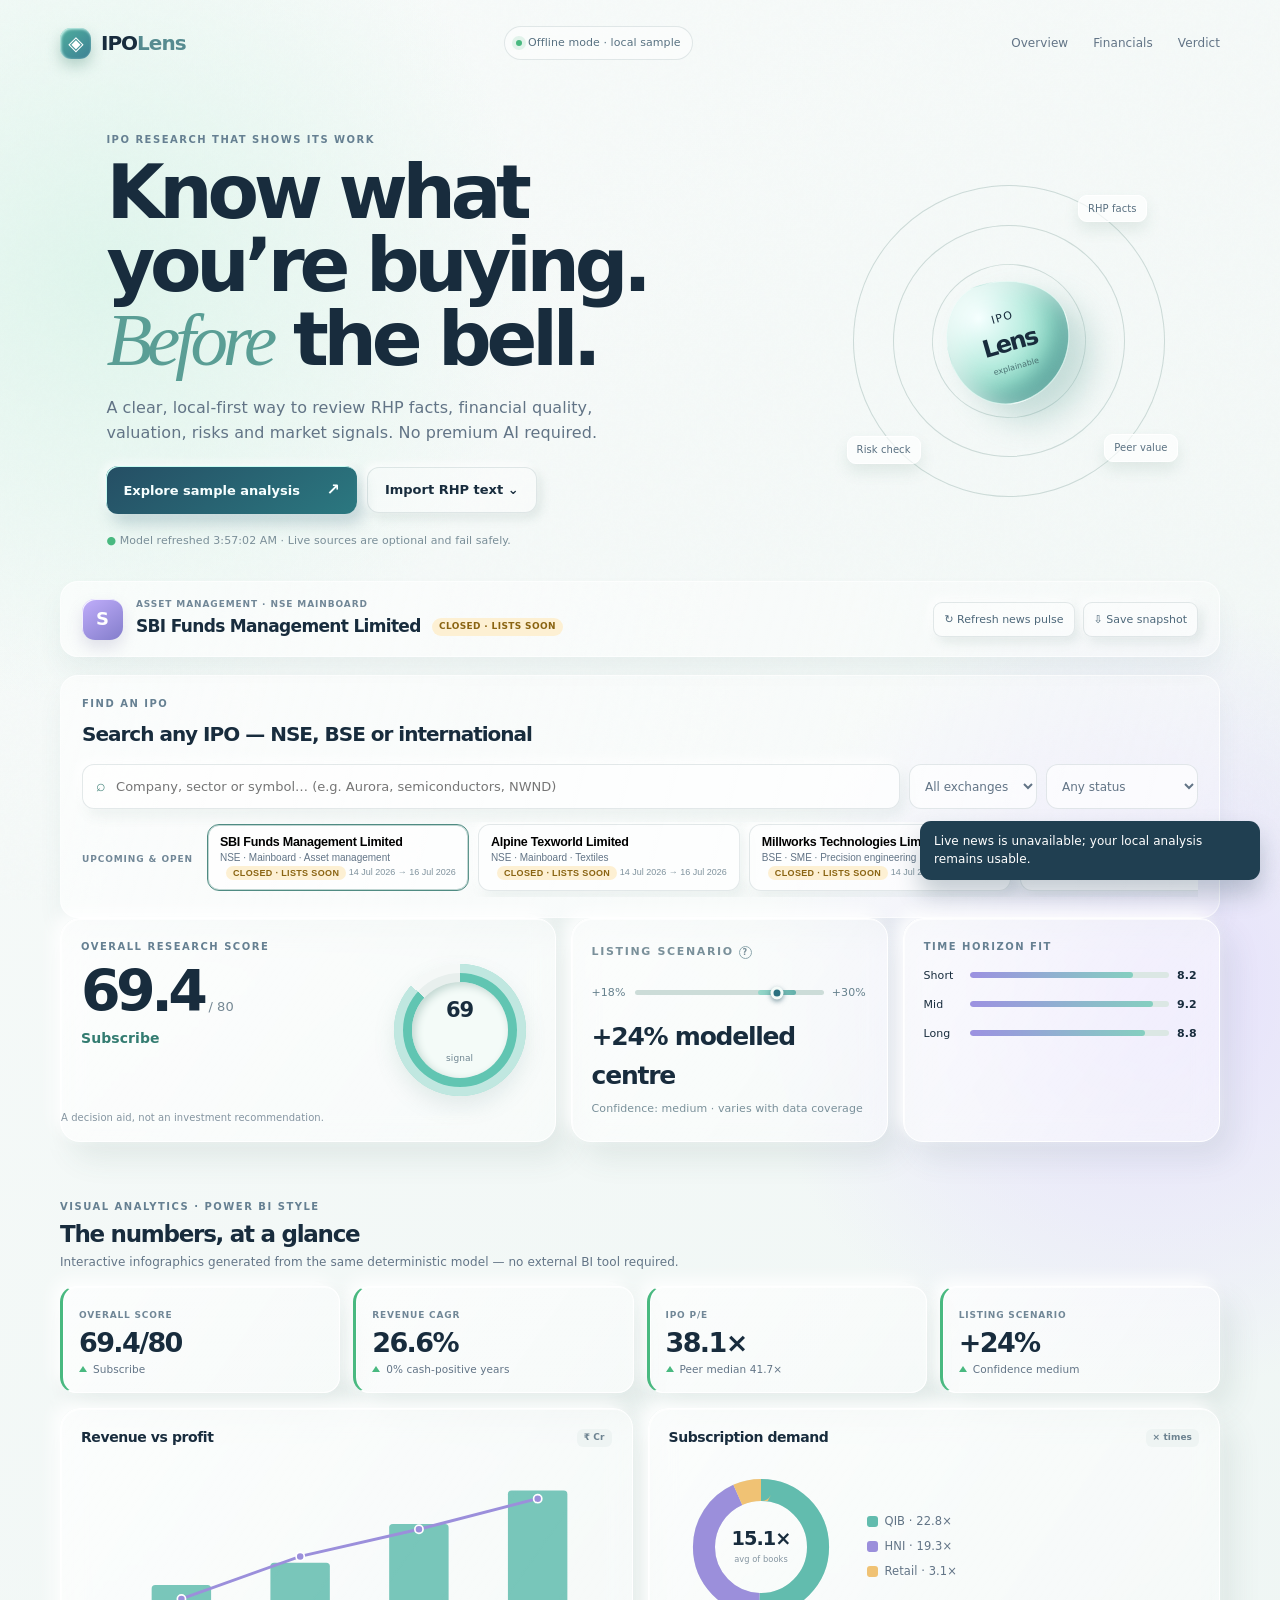
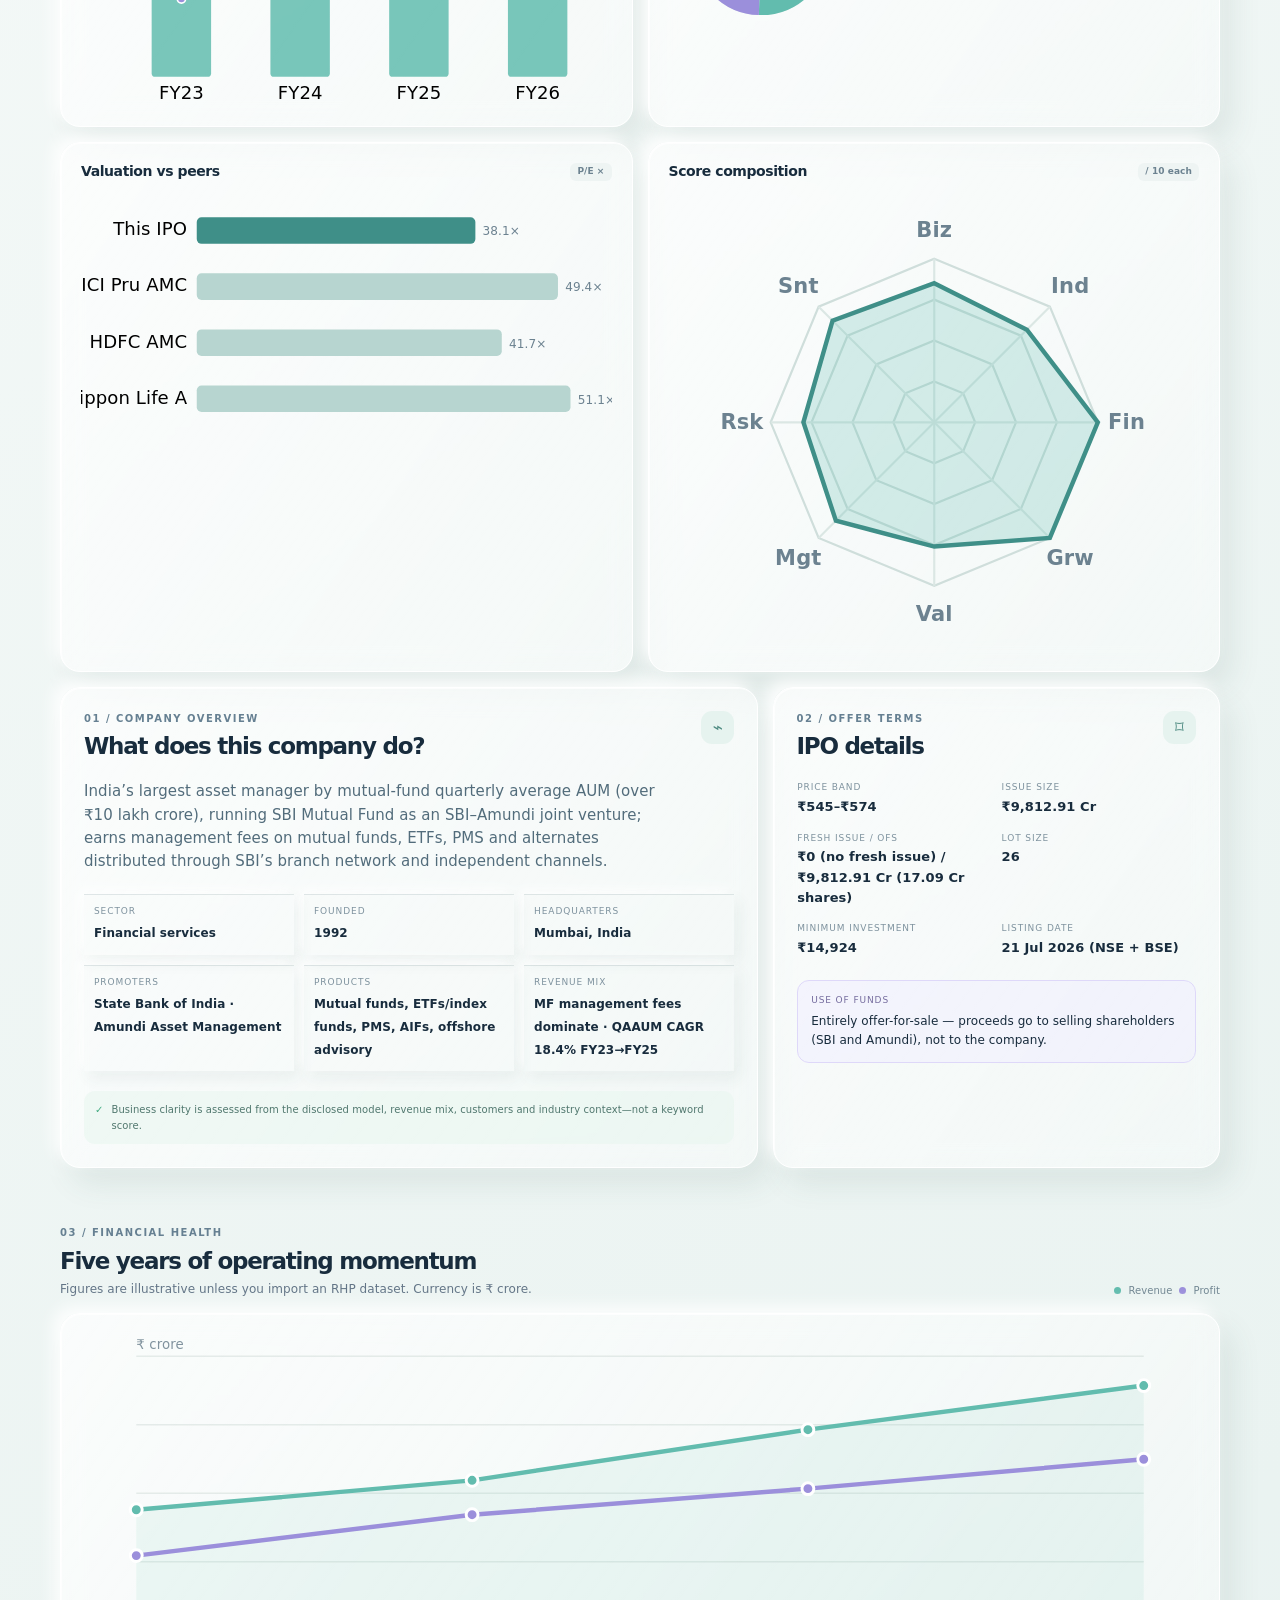
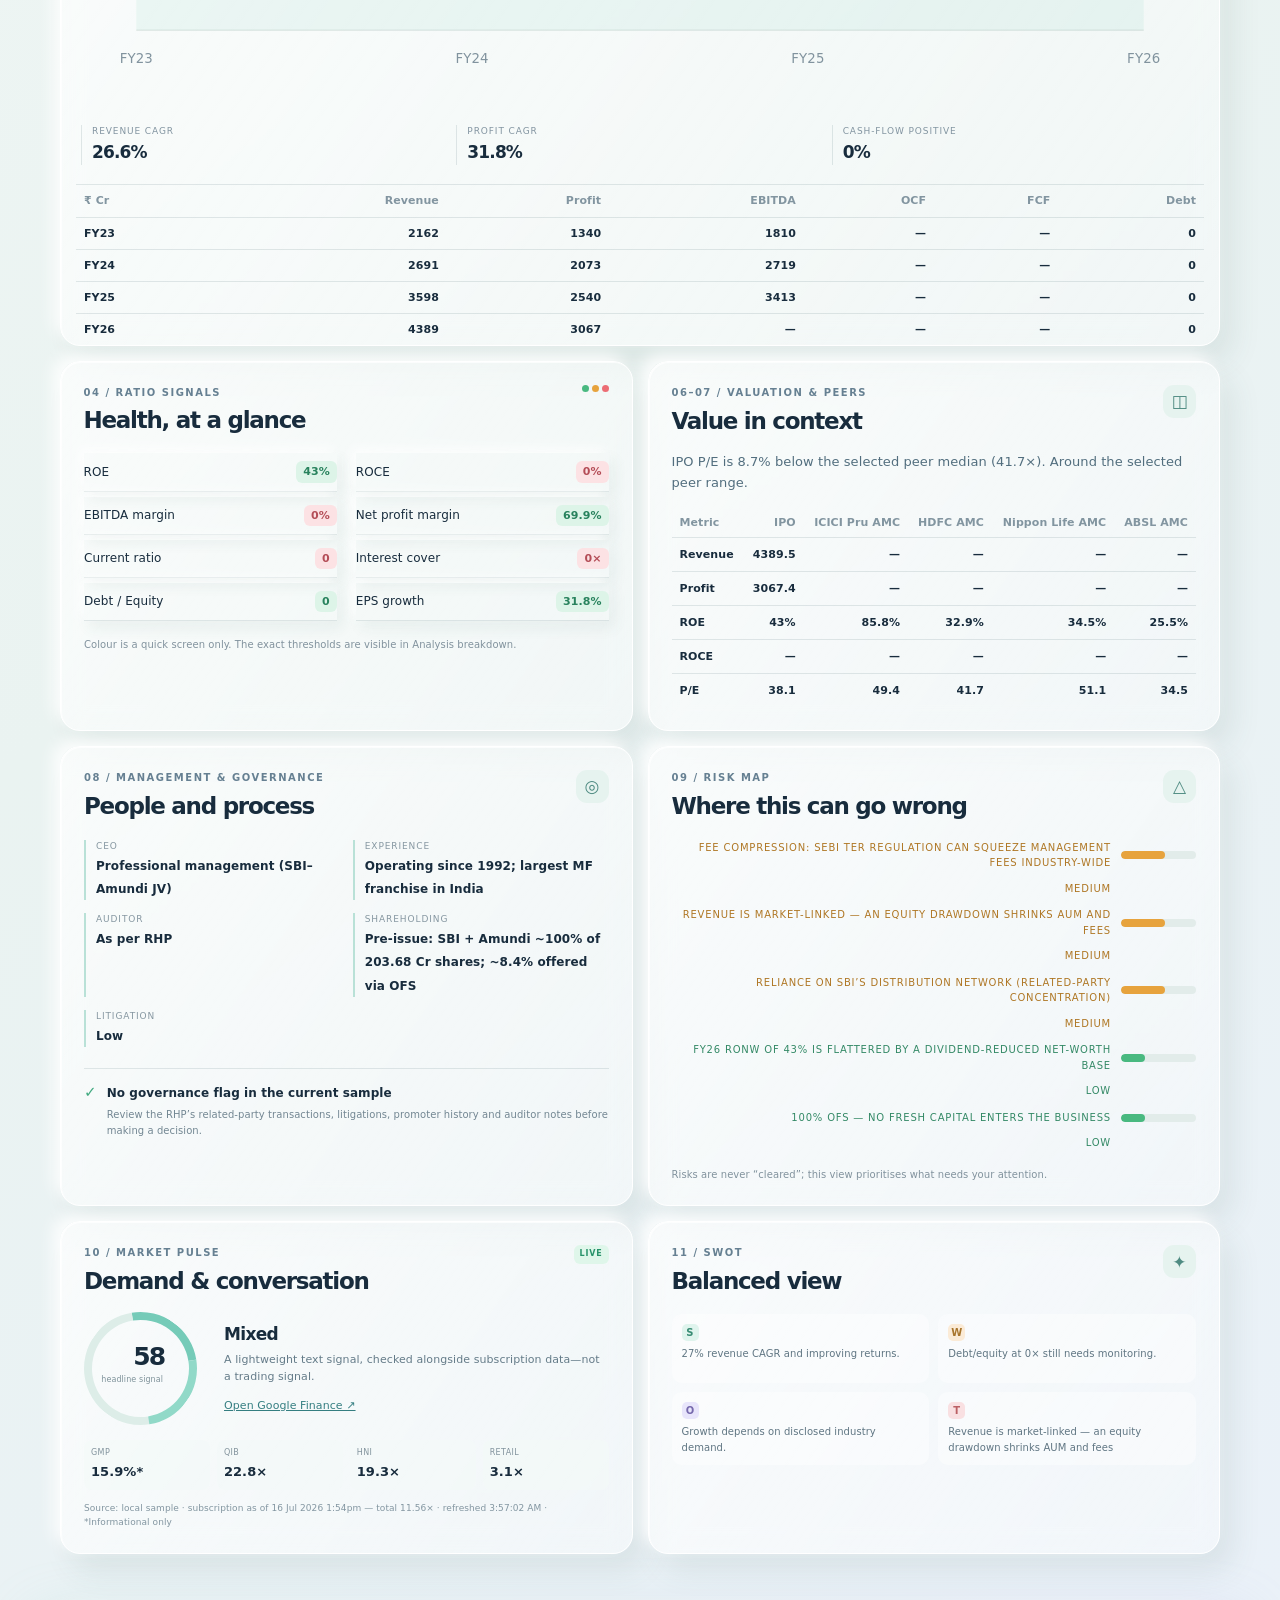
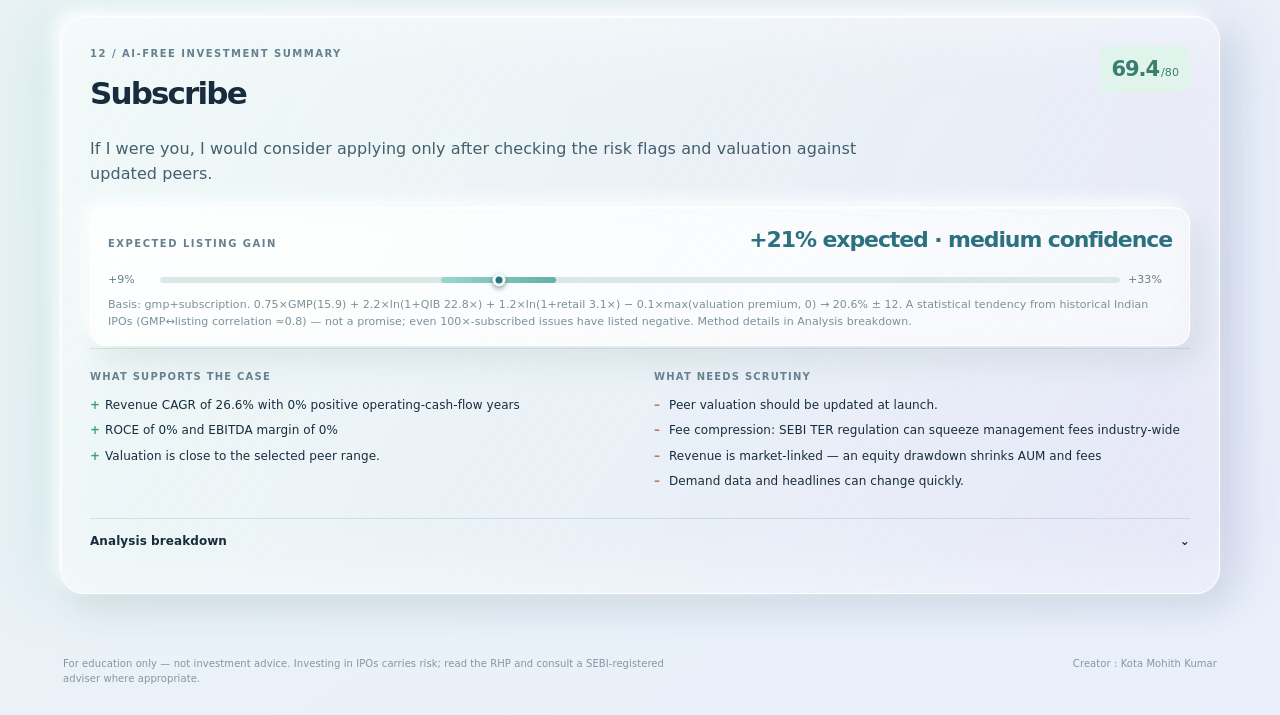
==== commit 6ce95724: "MF category browser + Analyse button; real data for every IPO; fix suggestion dropdown - Mutual fund" ====
--- a/ipolens/index.html
+++ b/ipolens/index.html
@@ -58,6 +58,7 @@
             <option value="">Any status</option>
             <option value="upcoming">Upcoming</option>
             <option value="open">Open now</option>
+            <option value="closed">Closed · lists soon</option>
             <option value="listed">Listed</option>
           </select>
         </div>
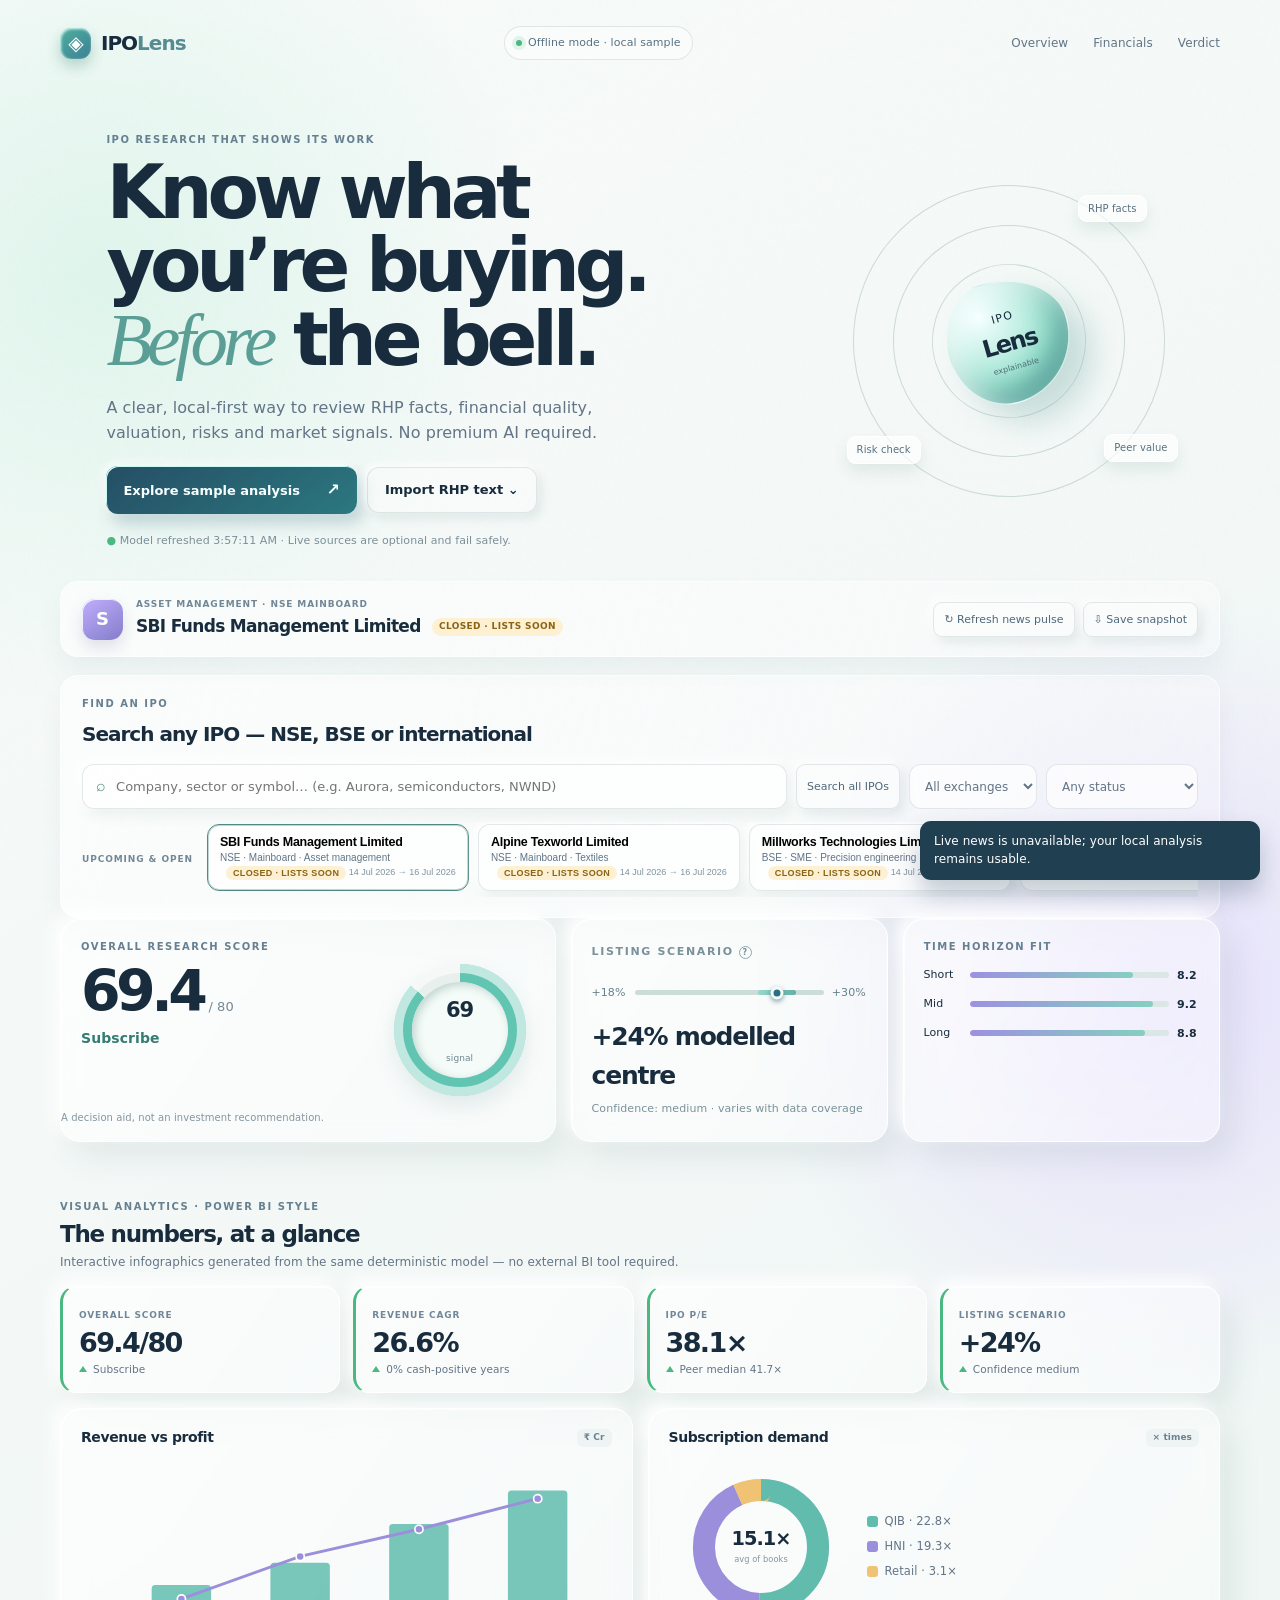
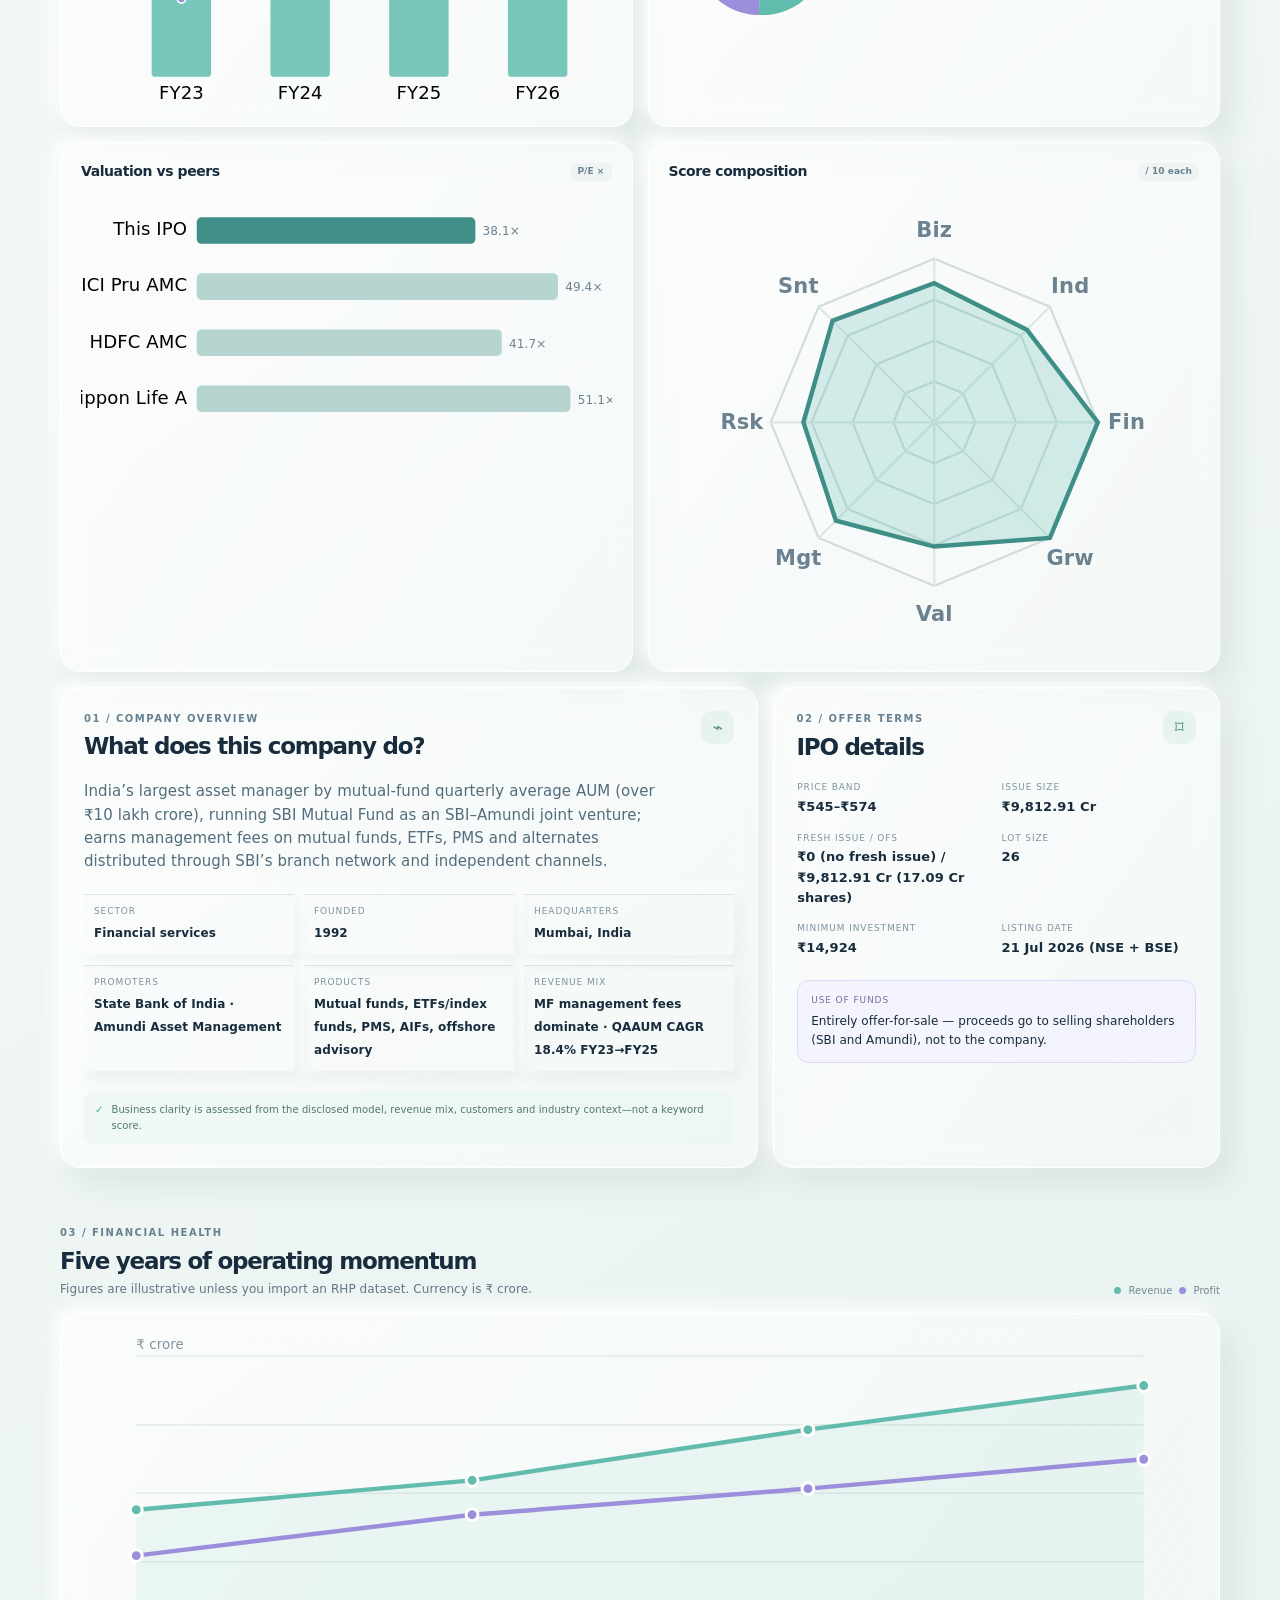
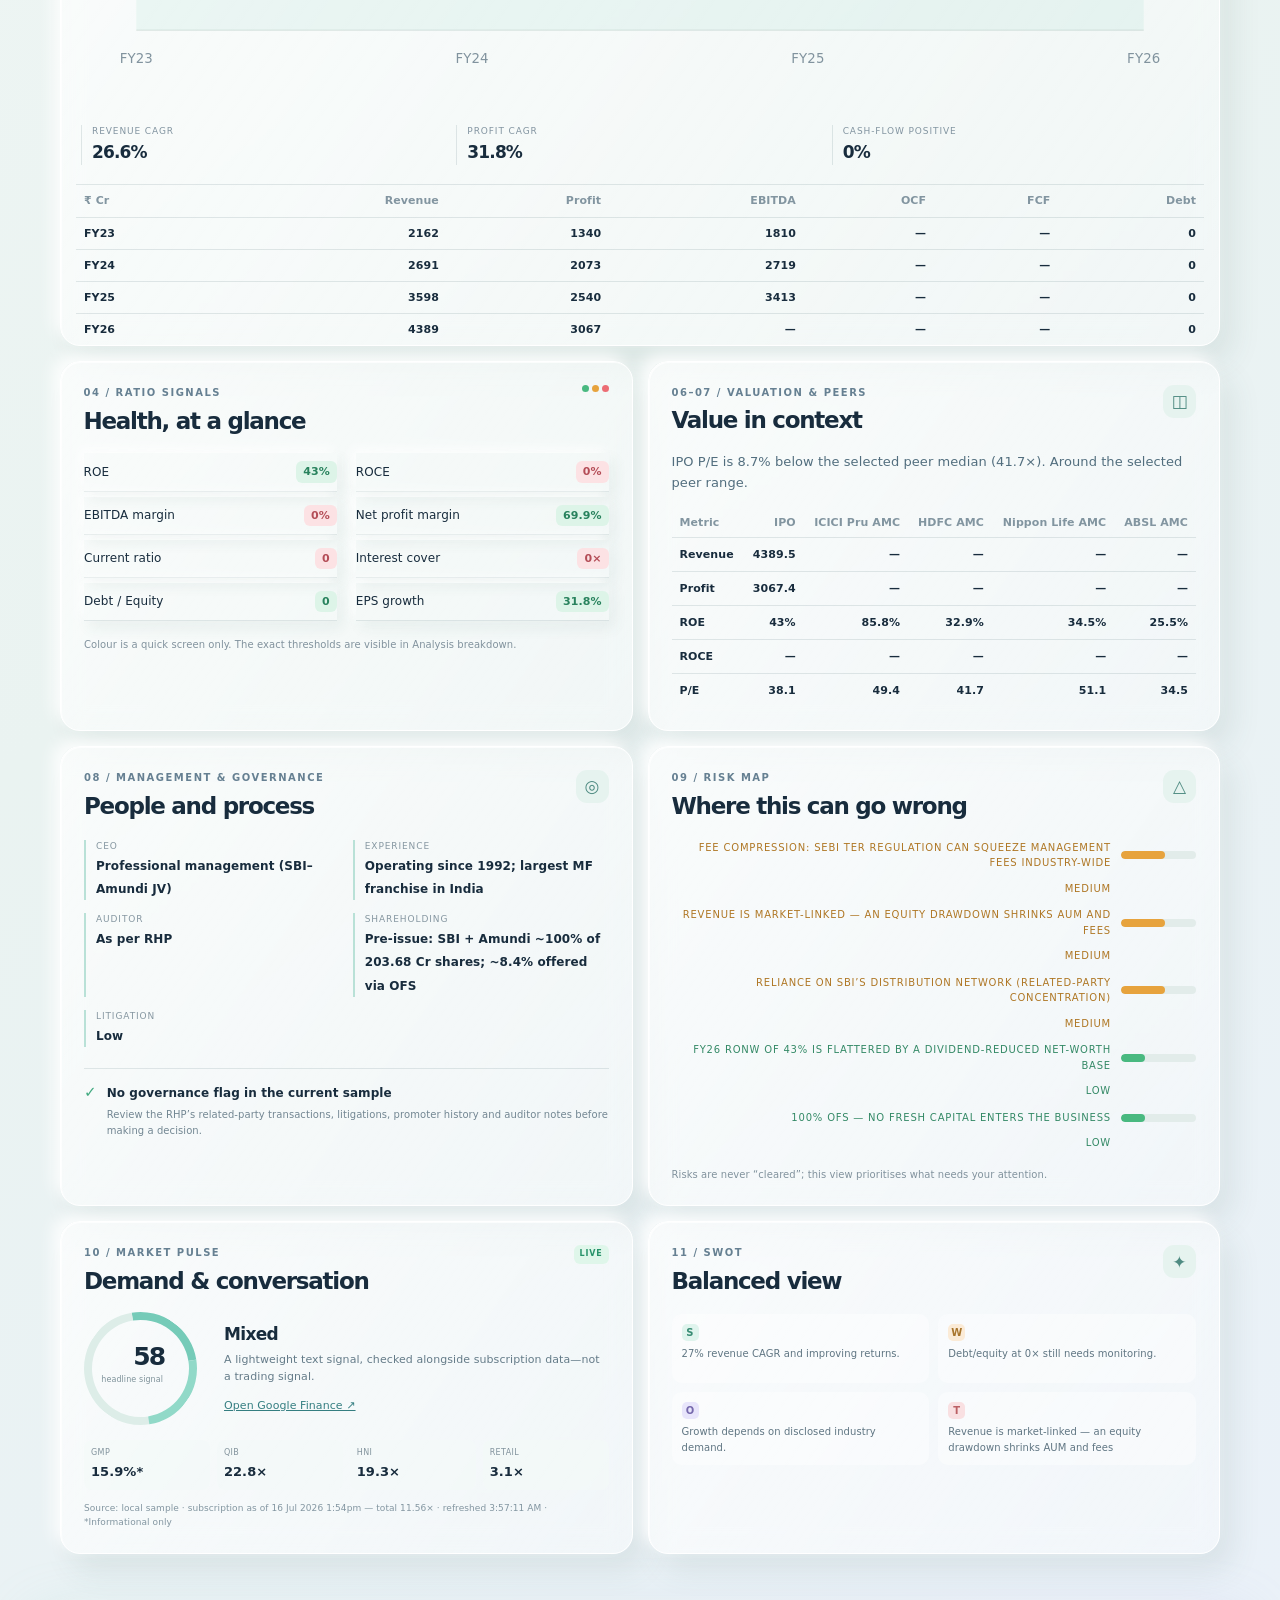
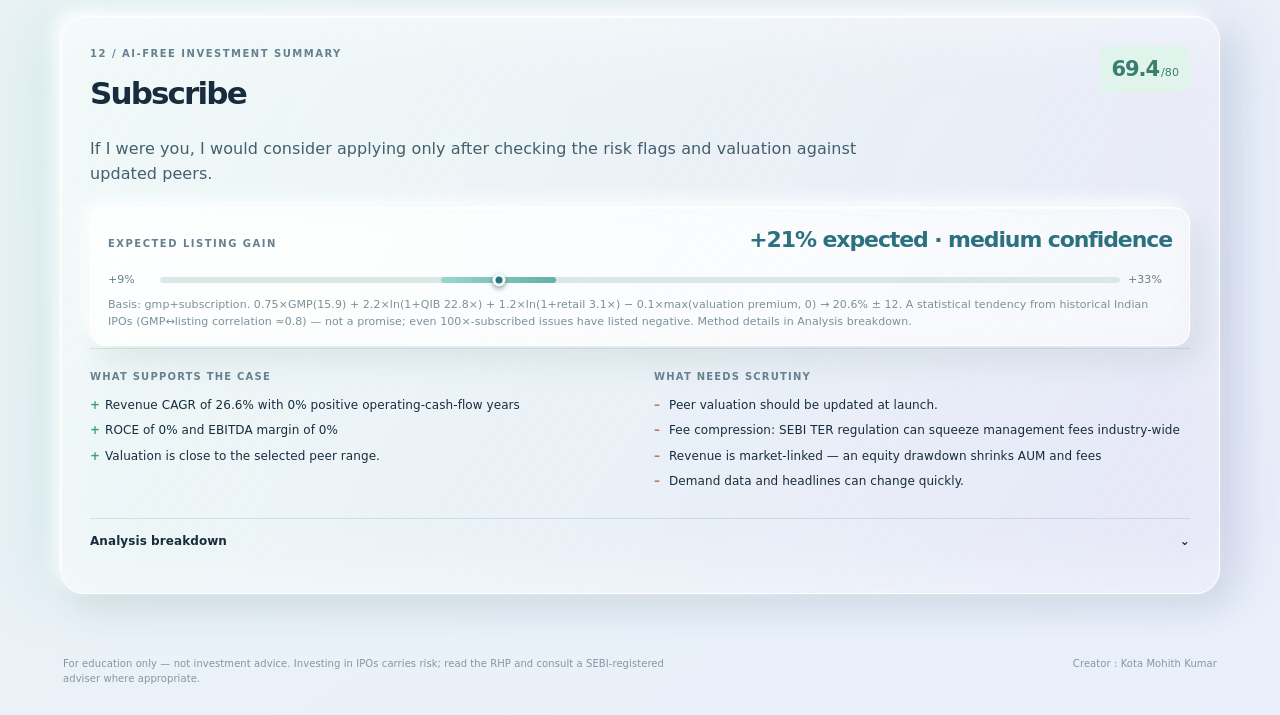
==== commit d32cf55b: "IPO Lens: live NSE IPO search so any broker-app IPO is findable - New /ipolens/api/ipo-directory: pu" ====
--- a/ipolens/index.html
+++ b/ipolens/index.html
@@ -48,6 +48,7 @@
             <input id="ipoSearch" type="search" list="ipoOptions" autocomplete="off" placeholder="Company, sector or symbol… (e.g. Aurora, semiconductors, NWND)" aria-label="Search IPOs" />
             <datalist id="ipoOptions"></datalist>
           </label>
+          <button id="ipoSearchBtn" class="mini-button" type="button">Search all IPOs</button>
           <select id="exchangeFilter" aria-label="Filter by exchange">
             <option value="">All exchanges</option>
             <option value="NSE">NSE</option>
